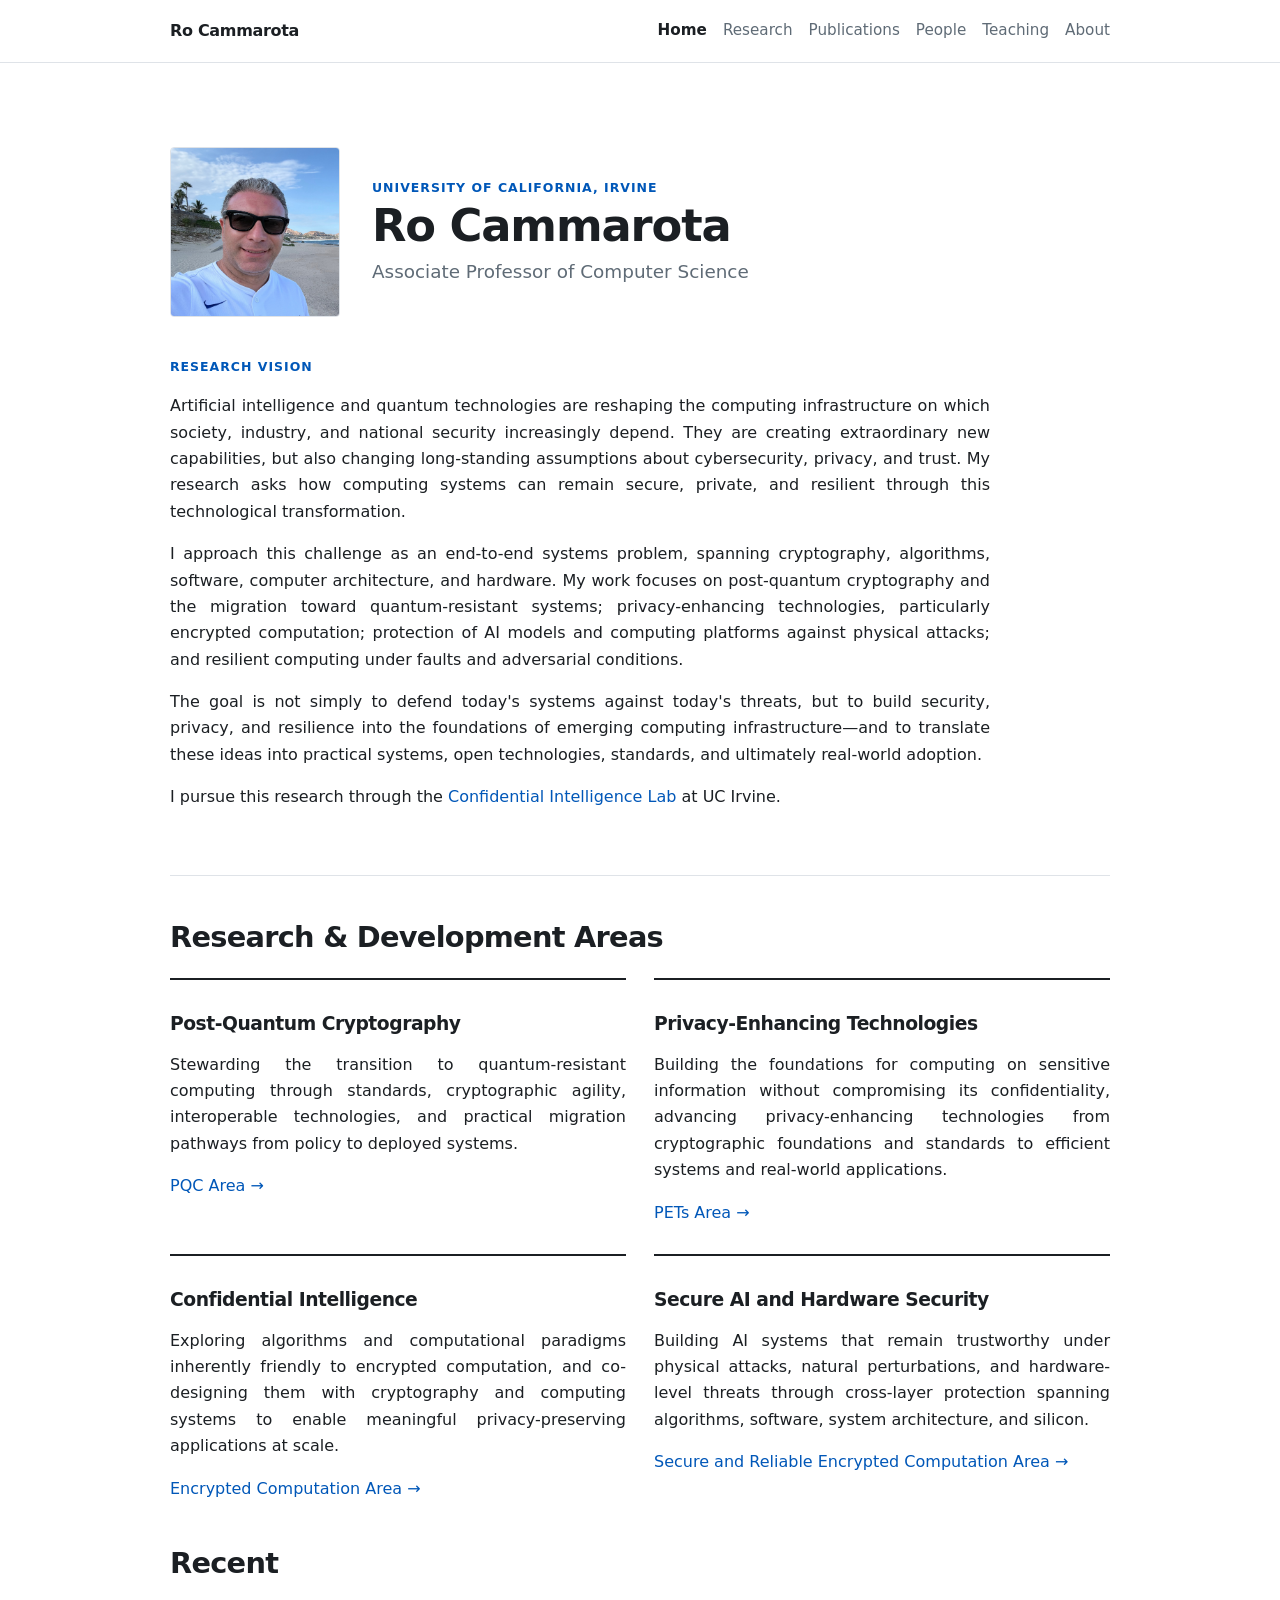
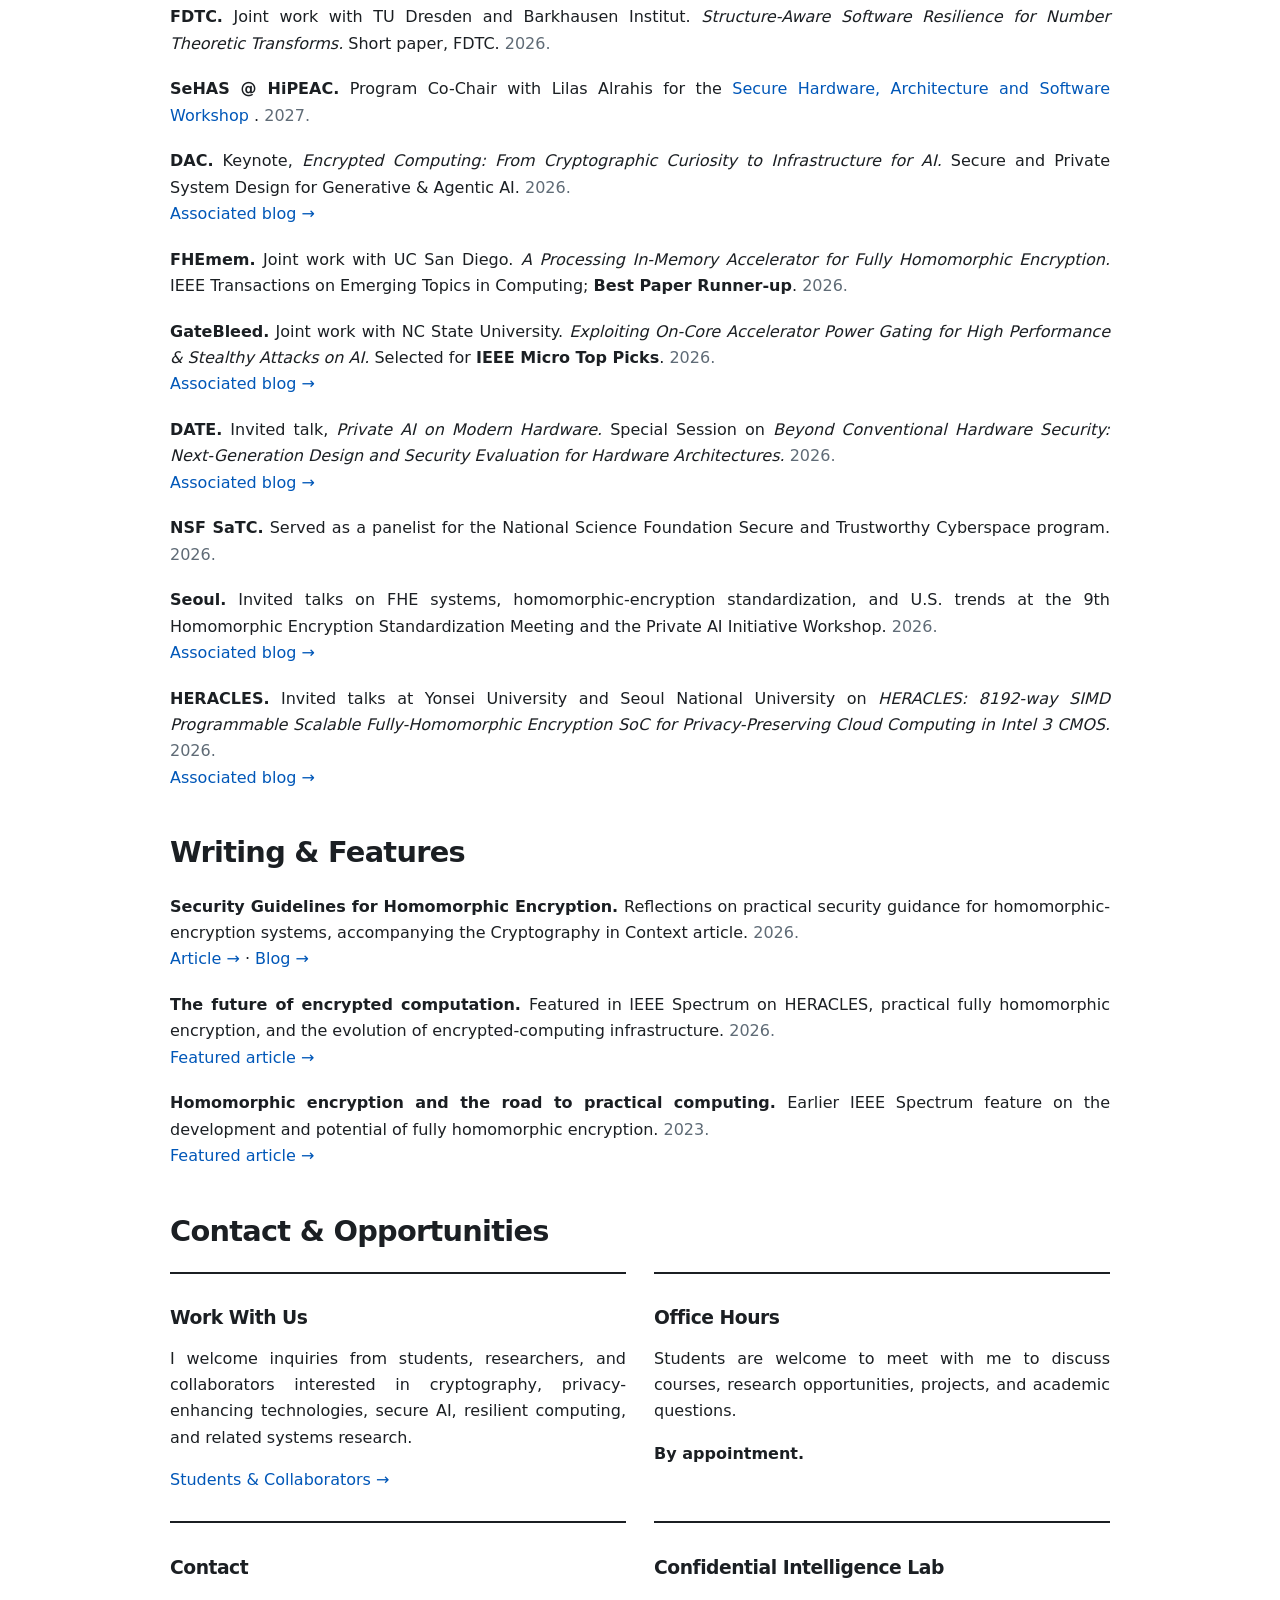
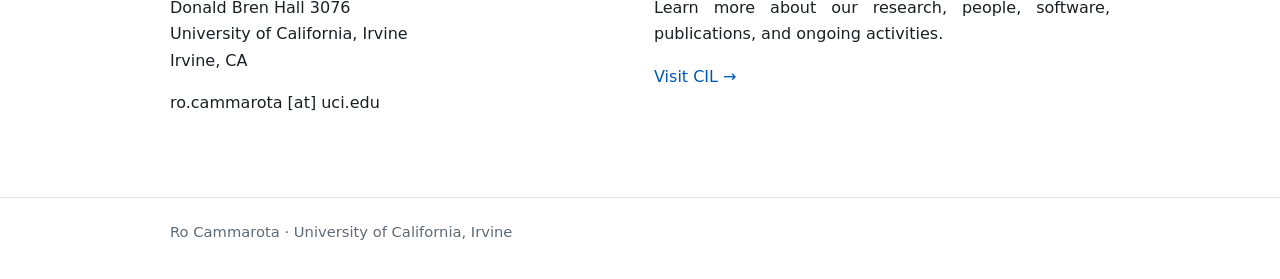
==== index.html @ e2c9dbe0 "Finalize personal website homepage" ====
<!doctype html>
<html lang="en">

<head>
  <meta charset="utf-8">
  <meta name="viewport" content="width=device-width, initial-scale=1">

  <title>Ro Cammarota</title>

  <link rel="stylesheet" href="assets/css/site.css?v=20260821-4">
</head>

<body>

  <header class="site-header">
    <div class="nav-wrap">

      <a class="brand" href="index.html">
        <span>Ro Cammarota</span>
      </a>

      <nav class="nav" aria-label="Primary">
        <a aria-current="page" href="index.html">Home</a>
        <a href="research.html">Research</a>
        <a href="publications.html">Publications</a>
        <a href="people.html">People</a>
        <a href="teaching.html">Teaching</a>
        <a href="about.html">About</a>
      </nav>

    </div>
  </header>


  <main>

    <!-- =====================================================
         Identity and Research Vision
         ===================================================== -->

    <section class="hero home-hero">

      <div class="home-identity">

        <img
          class="home-photo"
          src="assets/images/ro-about.jpg"
          alt="Ro Cammarota"
        >

        <div class="home-intro">

          <div class="kicker">
            University of California, Irvine
          </div>

          <h1>Ro Cammarota</h1>

          <p class="lead">
            Associate Professor of Computer Science<br>
          </p>

        </div>

      </div>


      <div class="home-vision">

        <div class="kicker">
          Research Vision
        </div>

        <p>
          Artificial intelligence and quantum technologies are reshaping the
          computing infrastructure on which society, industry, and national
          security increasingly depend. They are creating extraordinary new
          capabilities, but also changing long-standing assumptions about
          cybersecurity, privacy, and trust. My research asks how computing
          systems can remain secure, private, and resilient through this
          technological transformation.
        </p>

        <p>
          I approach this challenge as an end-to-end systems problem, spanning
          cryptography, algorithms, software, computer architecture, and hardware.
          My work focuses on post-quantum cryptography and the migration toward
          quantum-resistant systems; privacy-enhancing technologies, particularly
          encrypted computation; protection of AI models and computing platforms
          against physical attacks; and resilient computing under faults and
          adversarial conditions.
        </p>

        <p>
          The goal is not simply to defend today's systems against today's
          threats, but to build security, privacy, and resilience into the
          foundations of emerging computing infrastructure—and to translate these
          ideas into practical systems, open technologies, standards, and
          ultimately real-world adoption.
        </p>

        <p>
          I pursue this research through the
          <a href="https://confidential-intelligence-lab.github.io/">
            Confidential Intelligence Lab
          </a>
          at UC Irvine.
        </p>

      </div>

    </section>


    <!-- =====================================================
         Research & Development
         ===================================================== -->

    <section>

      <h2>Research &amp; Development Areas</h2>

      <div class="grid">

        <article class="card">

          <h3>Post-Quantum Cryptography</h3>

          <p>
            Stewarding the transition to quantum-resistant computing through
            standards, cryptographic agility, interoperable technologies, and
            practical migration pathways from policy to deployed systems.
          </p>

          <a href="research.html#post-quantum-security">
            PQC Area →
          </a>

        </article>


        <article class="card">

          <h3>Privacy-Enhancing Technologies</h3>

          <p>
            Building the foundations for computing on sensitive information
            without compromising its confidentiality, advancing privacy-enhancing
            technologies from cryptographic foundations and standards to
            efficient systems and real-world applications.
          </p>

          <a href="research.html#privacy-enhancing-technologies">
            PETs Area →
          </a>

        </article>


        <article class="card">

          <h3>Confidential Intelligence</h3>

          <p>
            Exploring algorithms and computational paradigms inherently friendly
            to encrypted computation, and co-designing them with cryptography and
            computing systems to enable meaningful privacy-preserving
            applications at scale.
          </p>

          <a href="research.html#confidential-intelligence">
            Encrypted Computation Area →
          </a>

        </article>


        <article class="card">

          <h3>Secure AI and Hardware Security</h3>

          <p>
            Building AI systems that remain trustworthy under physical attacks,
            natural perturbations, and hardware-level threats through cross-layer
            protection spanning algorithms, software, system architecture, and
            silicon.
          </p>

          <a href="research.html#secure-ai-hardware-security">
            Secure and Reliable Encrypted Computation Area →
          </a>

        </article>

      </div>

    </section>


    <!-- =====================================================
         Recent
         ===================================================== -->

    <section>

      <h2>Recent</h2>


      <div class="pub">
        <strong>FDTC.</strong>
        Joint work with TU Dresden and Barkhausen Institut.
        <em>
          Structure-Aware Software Resilience for Number Theoretic Transforms.
        </em>
        Short paper, FDTC.
        <span class="muted">2026.</span>
      </div>


      <div class="pub">
        <strong>SeHAS @ HiPEAC.</strong>
        Program Co-Chair with Lilas Alrahis for the
        <a href="https://sehas-workshop.github.io/">
          Secure Hardware, Architecture and Software Workshop
        </a>.
        <span class="muted">2027.</span>
      </div>


      <div class="pub">
        <strong>DAC.</strong>
        Keynote,
        <em>
          Encrypted Computing: From Cryptographic Curiosity to Infrastructure
          for AI.
        </em>
        Secure and Private System Design for Generative &amp; Agentic AI.
        <span class="muted">2026.</span>
        <br>
        <a href="https://www.linkedin.com/feed/update/urn:li:ugcPost:7489363389367001088/">
          Associated blog →
        </a>
      </div>


      <div class="pub">
        <strong>FHEmem.</strong>
        Joint work with UC San Diego.
        <em>
          A Processing In-Memory Accelerator for Fully Homomorphic Encryption.
        </em>
        IEEE Transactions on Emerging Topics in Computing;
        <strong>Best Paper Runner-up</strong>.
        <span class="muted">2026.</span>
      </div>


      <div class="pub">
        <strong>GateBleed.</strong>
        Joint work with NC State University.
        <em>
          Exploiting On-Core Accelerator Power Gating for High Performance
          &amp; Stealthy Attacks on AI.
        </em>
        Selected for <strong>IEEE Micro Top Picks</strong>.
        <span class="muted">2026.</span>
        <br>
        <a href="https://www.linkedin.com/feed/update/urn:li:activity:7475252294960246784/">
          Associated blog →
        </a>
      </div>


      <div class="pub">
        <strong>DATE.</strong>
        Invited talk,
        <em>Private AI on Modern Hardware.</em>
        Special Session on
        <em>
          Beyond Conventional Hardware Security: Next-Generation Design and
          Security Evaluation for Hardware Architectures.
        </em>
        <span class="muted">2026.</span>
        <br>
        <a href="https://www.linkedin.com/pulse/reflections-from-date-2026-scaling-openness-trust-ro-cammarota-b67tc/?trackingId=I1FCty1YalJ7q1T889FlUw%3D%3D">
          Associated blog →
        </a>
      </div>


      <div class="pub">
        <strong>NSF SaTC.</strong>
        Served as a panelist for the National Science Foundation
        Secure and Trustworthy Cyberspace program.
        <span class="muted">2026.</span>
      </div>


      <div class="pub">
        <strong>Seoul.</strong>
        Invited talks on FHE systems, homomorphic-encryption standardization,
        and U.S. trends at the 9th Homomorphic Encryption Standardization
        Meeting and the Private AI Initiative Workshop.
        <span class="muted">2026.</span>
        <br>
        <a href="https://www.linkedin.com/pulse/from-cryptography-systems-real-path-scalable-private-ai-ro-cammarota-z76tc/?trackingId=Ehg8wID9Hk7mUiJBrugPbA%3D%3D">
          Associated blog →
        </a>
      </div>


      <div class="pub">
        <strong>HERACLES.</strong>
        Invited talks at Yonsei University and Seoul National University on
        <em>
          HERACLES: 8192-way SIMD Programmable Scalable Fully-Homomorphic
          Encryption SoC for Privacy-Preserving Cloud Computing in Intel 3 CMOS.
        </em>
        <span class="muted">2026.</span>
        <br>
        <a href="https://www.linkedin.com/pulse/12-labors-heracles-ro-cammarota-jmpnc/?trackingId=M0DGvbssicgnpaIqugH8jA%3D%3D">
          Associated blog →
        </a>
      </div>

    </section>


    <!-- =====================================================
         Writing & Features
         ===================================================== -->

    <section>

      <h2>Writing &amp; Features</h2>


      <div class="pub">

        <strong>
          Security Guidelines for Homomorphic Encryption.
        </strong>

        Reflections on practical security guidance for
        homomorphic-encryption systems, accompanying the
        Cryptography in Context article.

        <span class="muted">2026.</span>

        <br>

        <a href="https://cic.iacr.org/p/1/4/26">
          Article →
        </a>

        ·

        <a href="https://www.linkedin.com/feed/update/urn:li:activity:7457107500954427393/">
          Blog →
        </a>

      </div>


      <div class="pub">

        <strong>
          The future of encrypted computation.
        </strong>

        Featured in IEEE Spectrum on HERACLES, practical fully homomorphic
        encryption, and the evolution of encrypted-computing infrastructure.

        <span class="muted">2026.</span>

        <br>

        <a href="https://spectrum.ieee.org/fhe-intel">
          Featured article →
        </a>

      </div>


      <div class="pub">

        <strong>
          Homomorphic encryption and the road to practical computing.
        </strong>

        Earlier IEEE Spectrum feature on the development and potential
        of fully homomorphic encryption.

        <span class="muted">2023.</span>
        <br>

        <a href="https://spectrum.ieee.org/homomorphic-encryption">
          Featured article →
        </a>

      </div>

    </section>


    <!-- =====================================================
         Contact & Opportunities
         ===================================================== -->

    <section>

      <h2>Contact &amp; Opportunities</h2>

      <div class="grid">

        <article class="card">

          <h3>Work With Us</h3>

          <p>
            I welcome inquiries from students, researchers, and collaborators
            interested in cryptography, privacy-enhancing technologies,
            secure AI, resilient computing, and related systems research.
          </p>

          <a href="people.html">
            Students &amp; Collaborators →
          </a>

        </article>


        <article class="card">

          <h3>Office Hours</h3>

          <p>
            Students are welcome to meet with me to discuss courses,
            research opportunities, projects, and academic questions.
          </p>

          <p>
            <strong>By appointment.</strong>
          </p>

        </article>


        <article class="card">

          <h3>Contact</h3>

          <p>
            Donald Bren Hall 3076<br>
            University of California, Irvine<br>
            Irvine, CA
          </p>

          <p>
            ro.cammarota [at] uci.edu
          </p>

        </article>


        <article class="card">

          <h3>Confidential Intelligence Lab</h3>

          <p>
            Learn more about our research, people, software, publications,
            and ongoing activities.
          </p>

          <a href="https://confidential-intelligence-lab.github.io/">
            Visit CIL →
          </a>

        </article>

      </div>

    </section>

  </main>


  <footer class="site-footer">
    <div class="footer-wrap">
      Ro Cammarota · University of California, Irvine
    </div>
  </footer>

</body>

</html>
---- assets/css/site.css ----
:root {
  --bg: #ffffff;
  --text: #1b1f23;
  --muted: #5f6b76;
  --line: #dfe3e8;
  --accent: #0057b8;
  --max: 980px;
}


/* ---------------------------------------------------------
   Base
   --------------------------------------------------------- */

* {
  box-sizing: border-box;
}

html {
  scroll-behavior: smooth;
}

body {
  margin: 0;
  background: var(--bg);
  color: var(--text);

  font-family:
    Inter,
    ui-sans-serif,
    system-ui,
    -apple-system,
    BlinkMacSystemFont,
    "Segoe UI",
    sans-serif;

  line-height: 1.65;
}

a {
  color: var(--accent);
  text-decoration: none;
}

a:hover {
  text-decoration: underline;
}


/* ---------------------------------------------------------
   Header and navigation
   --------------------------------------------------------- */

.site-header {
  border-bottom: 1px solid var(--line);
  background: rgba(255, 255, 255, 0.96);
}

.nav-wrap {
  max-width: var(--max);
  margin: 0 auto;
  padding: 1.1rem 1.25rem;

  display: flex;
  align-items: center;
  justify-content: space-between;
  gap: 1.5rem;
}

.brand {
  display: inline-flex;
  align-items: center;
  gap: 0.65rem;

  color: var(--text);
  font-weight: 700;
  letter-spacing: -0.02em;
}

.brand-logo {
  width: 34px;
  height: 34px;
  object-fit: contain;
}

.nav {
  display: flex;
  flex-wrap: wrap;
  gap: 1rem;

  font-size: 0.95rem;
}

.nav a {
  color: var(--muted);
}

.nav a[aria-current="page"] {
  color: var(--text);
  font-weight: 600;
}

.pub {
  text-align: justify;
  hyphens: auto;
}

/* ---------------------------------------------------------
   Home page identity
   --------------------------------------------------------- */

.home-identity {
  display: grid;
  grid-template-columns: 170px minmax(0, 1fr);
  gap: 2rem;
  align-items: center;
  margin-bottom: 2.5rem;
}

.home-photo {
  display: block;

  width: 170px;
  height: 170px;

  object-fit: cover;
  object-position: center 35%;

  border: 1px solid var(--line);
  border-radius: 4px;
}

.home-intro {
  display: flex;
  flex-direction: column;
  justify-content: center;
}

.home-intro h1 {
  max-width: none;
  margin: 0.2rem 0 0.45rem;

  font-size: 2.8rem;
  line-height: 1.1;
}

.home-intro .lead {
  max-width: none;
  margin: 0;

  font-size: 1.15rem;
  line-height: 1.5;
}

.home-vision {
  max-width: 820px;
}

.home-vision .kicker {
  margin-bottom: 0.5rem;
}

@media (max-width: 650px) {

  .home-identity {
    grid-template-columns: 1fr;
    gap: 1.25rem;
  }

  .home-photo {
    width: 150px;
    height: 150px;
  }

  .home-intro h1 {
    font-size: 2.2rem;
  }

}


/* ---------------------------------------------------------
   Main content
   --------------------------------------------------------- */

main {
  max-width: var(--max);
  margin: 0 auto;
  padding: 3.75rem 1.25rem 4rem;
}


/* ---------------------------------------------------------
   Hero
   --------------------------------------------------------- */

.hero {
  padding: 1.5rem 0 3rem;
  border-bottom: 1px solid var(--line);
}

.hero-identity {
  display: grid;
  grid-template-columns: 150px 1fr;
  gap: 2rem;
  align-items: center;
}

.hero-logo {
  display: block;
  width: 150px;
  height: auto;
}

.hero-description {
  max-width: 780px;
  margin: 1.75rem 0 0;
}

.kicker {
  color: var(--accent);
  font-size: 0.78rem;
  font-weight: 700;
  letter-spacing: 0.08em;
  text-transform: uppercase;
}


/* ---------------------------------------------------------
   Typography
   --------------------------------------------------------- */

h1,
h2,
h3 {
  line-height: 1.2;
  letter-spacing: -0.025em;
}

h1 {
  max-width: 12ch;
  margin: 0.35rem 0 1rem;

  font-size: clamp(2.2rem, 6vw, 4.5rem);
}

h2 {
  margin-top: 2.75rem;
  font-size: 1.8rem;
}

h3 {
  margin-bottom: 0.45rem;
}

p {
  text-align: justify;
  hyphens: auto;
}

.lead {
  max-width: 760px;

  color: var(--muted);
  font-size: 1.25rem;
}

.meta,
.muted {
  color: var(--muted);
}


/* ---------------------------------------------------------
   Grids and cards
   --------------------------------------------------------- */

.grid {
  display: grid;
  grid-template-columns: repeat(2, minmax(0, 1fr));
  gap: 1.75rem;

  margin-top: 1.25rem;
}

.card {
  padding-top: 0.9rem;
  border-top: 2px solid var(--text);
}


/* ---------------------------------------------------------
   Lists and publications
   --------------------------------------------------------- */

.list {
  padding-left: 1.1rem;
}

.pub {
  margin-bottom: 1.2rem;
}


/* ---------------------------------------------------------
   People
   --------------------------------------------------------- */

.person {
  display: grid;
  grid-template-columns: 110px 1fr;
  gap: 1.2rem;
  align-items: start;

  margin: 1.5rem 0;
}

.avatar {
  width: 110px;
  aspect-ratio: 1;

  background: #eef1f4;
  border: 1px solid var(--line);
}

.portrait {
  display: block;
  object-fit: cover;
}

.placeholder {
  display: flex;
  align-items: center;
  justify-content: center;

  padding: 0.5rem;

  color: var(--muted);
  font-size: 0.78rem;
  text-align: center;
}


/* ---------------------------------------------------------
   About page
   --------------------------------------------------------- */

.about-hero {
  padding: 1.5rem 0 2.5rem;
}

.about-identity {
  display: grid;
  grid-template-columns: 175px minmax(0, 1fr);
  gap: 2rem;
  align-items: center;
}

.about-photo {
  display: block;

  width: 175px;
  height: 175px;

  object-fit: cover;
  object-position: center 35%;

  border: 1px solid var(--line);
  border-radius: 4px;
}

.about-intro {
  display: flex;
  flex-direction: column;
  justify-content: center;
}

.about-intro .kicker {
  margin-bottom: 0.25rem;
}

.about-intro h1 {
  max-width: none;
  margin: 0 0 0.45rem;

  font-size: 2.6rem;
  line-height: 1.1;
}

.about-intro .lead {
  max-width: none;
  margin: 0;

  font-size: 1.15rem;
  line-height: 1.5;
}


/* ---------------------------------------------------------
   Footer
   --------------------------------------------------------- */

.site-footer {
  border-top: 1px solid var(--line);

  color: var(--muted);
  font-size: 0.92rem;
}

.footer-wrap {
  max-width: var(--max);
  margin: 0 auto;
  padding: 1.4rem 1.25rem 2.2rem;
}


/* ---------------------------------------------------------
   Responsive layout
   --------------------------------------------------------- */

@media (max-width: 720px) {

  .nav-wrap {
    flex-direction: column;
    align-items: flex-start;
  }

  .hero-identity {
    grid-template-columns: 1fr;
    gap: 1.25rem;
  }

  .hero-logo {
    width: 120px;
  }

  .grid {
    grid-template-columns: 1fr;
  }

  .person {
    grid-template-columns: 1fr;
  }
}


@media (max-width: 650px) {

  .about-identity {
    grid-template-columns: 1fr;
    gap: 1.25rem;
  }

  .about-photo {
    width: 160px;
    height: 160px;
  }

  .about-intro h1 {
    font-size: 2.2rem;
  }
}
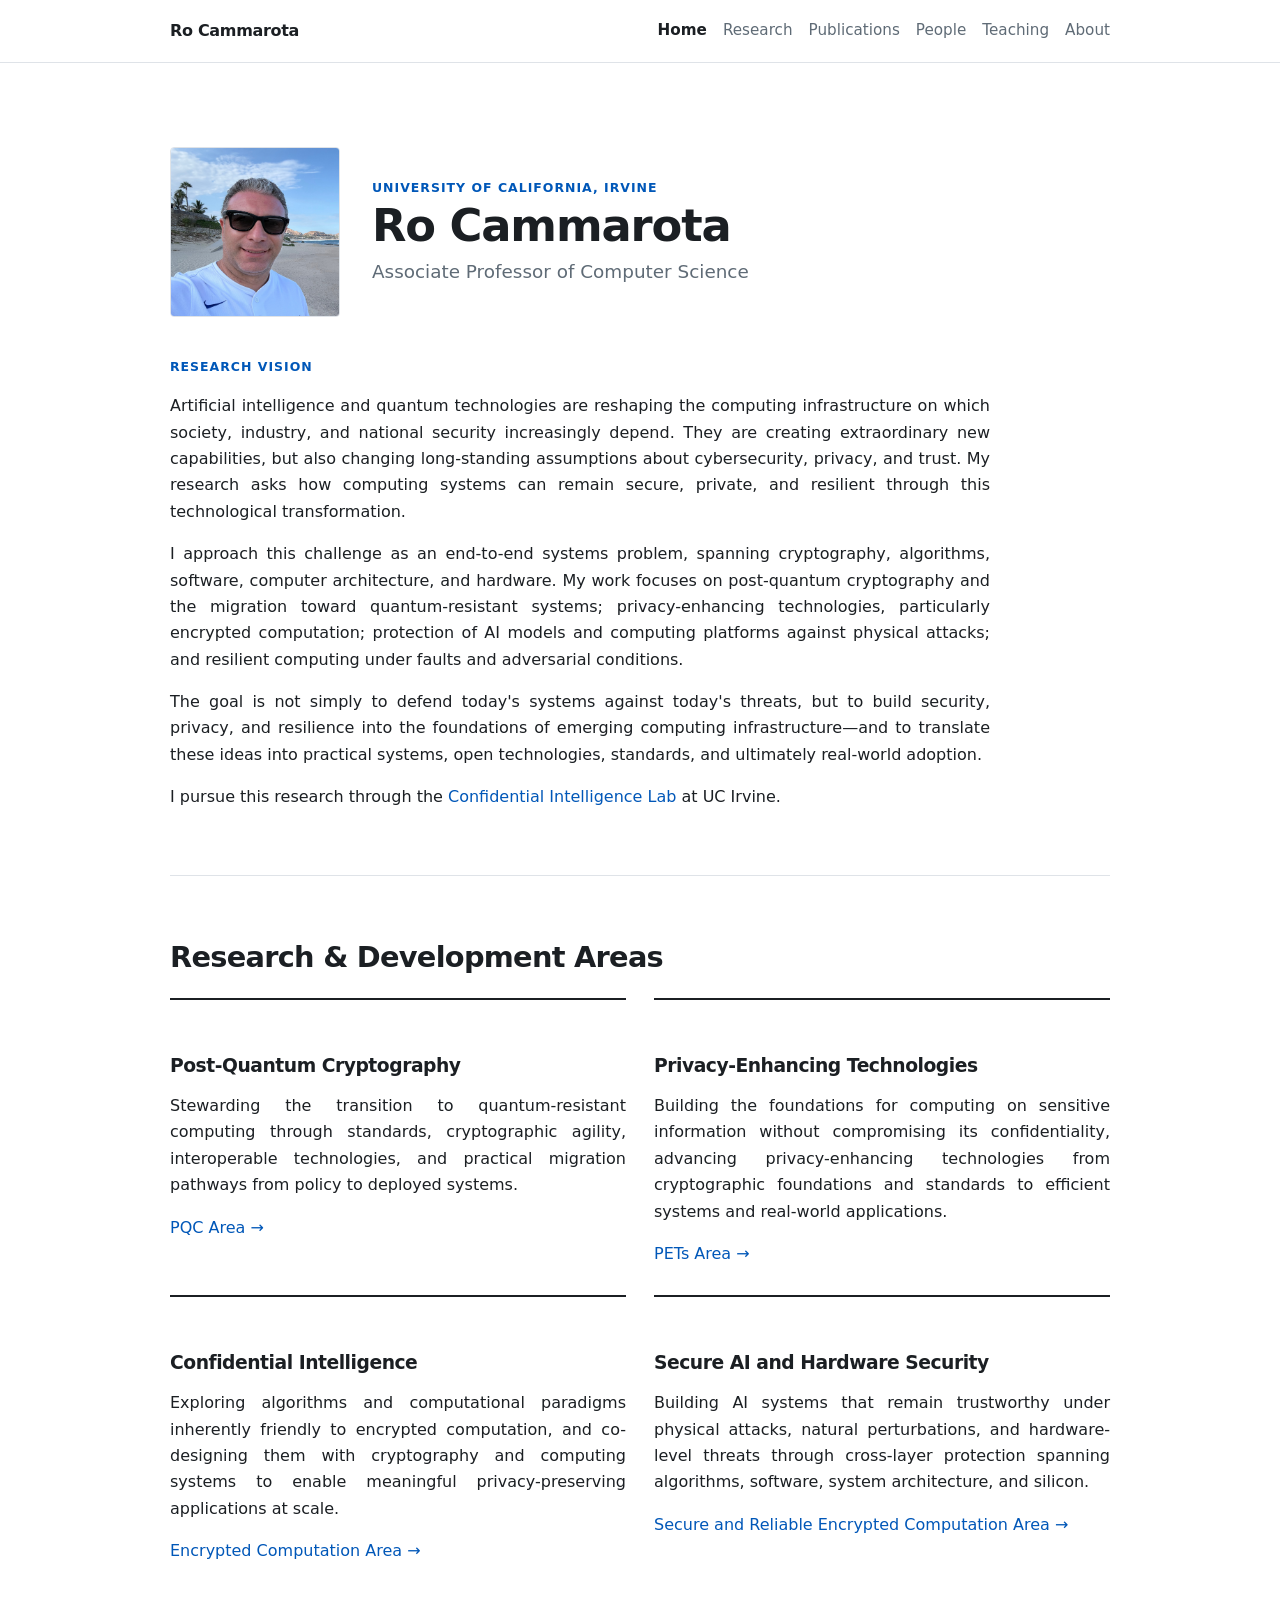
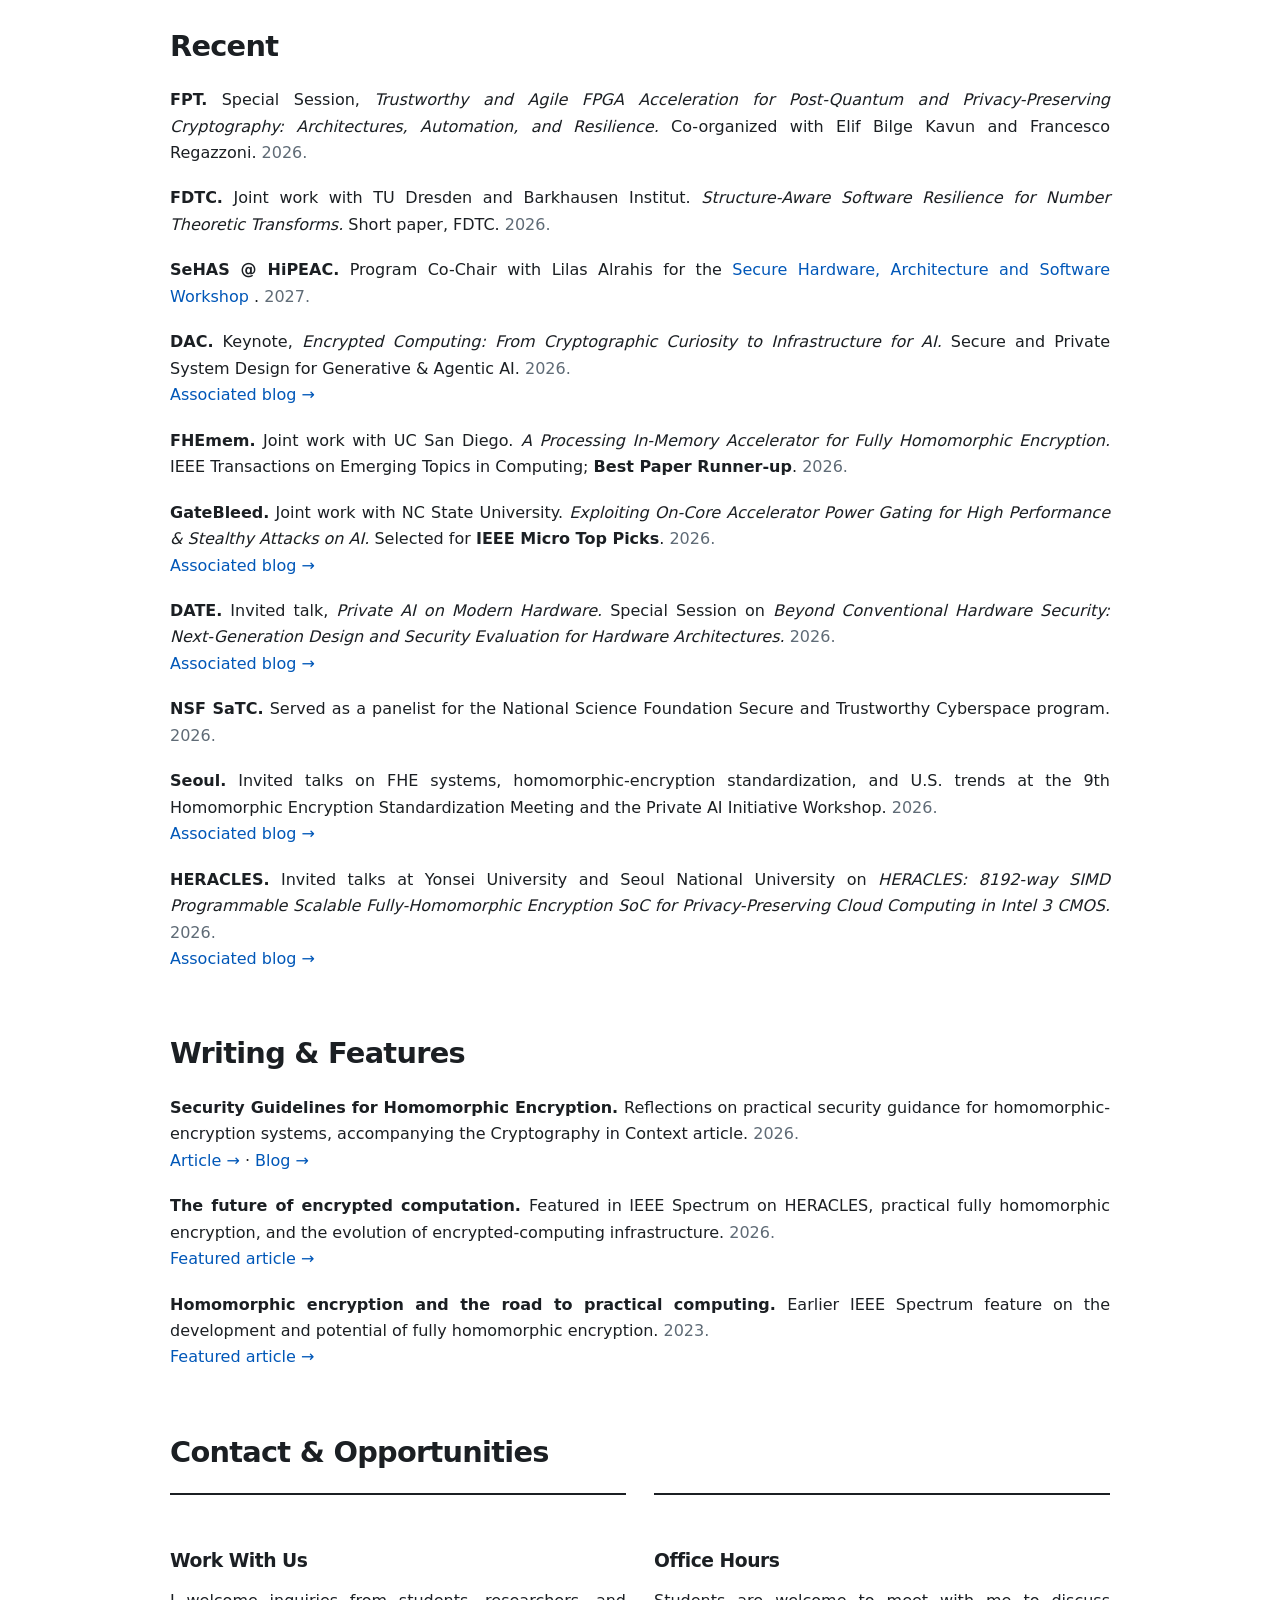
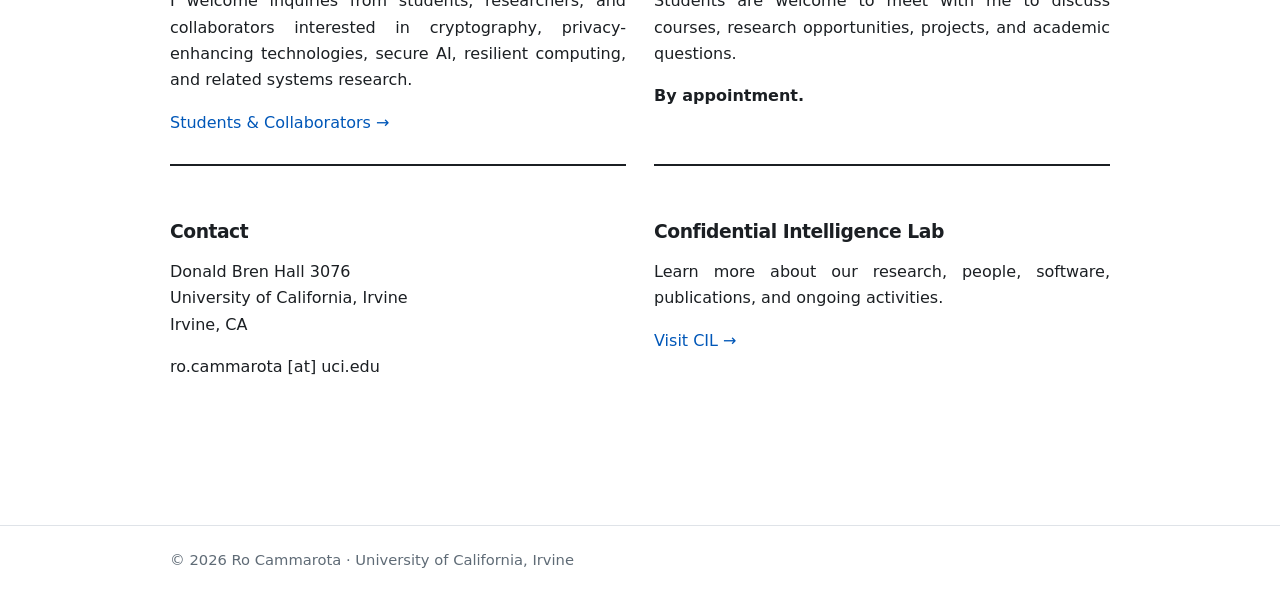
==== commit 0dd26252: "Add FPT 2026 special session to recent highlights" ====
--- a/index.html
+++ b/index.html
@@ -205,6 +205,16 @@
 
       <h2>Recent</h2>
 
+      <div class="pub">
+          <strong>FPT.</strong>
+          Special Session,
+          <em>
+          Trustworthy and Agile FPGA Acceleration for Post-Quantum and
+          Privacy-Preserving Cryptography: Architectures, Automation, and Resilience.
+          </em>
+          Co-organized with Elif Bilge Kavun and Francesco Regazzoni.
+          <span class="muted">2026.</span>
+      </div>
 
       <div class="pub">
         <strong>FDTC.</strong>
@@ -484,11 +494,10 @@
 
   </main>
 
-
   <footer class="site-footer">
-    <div class="footer-wrap">
-      Ro Cammarota · University of California, Irvine
-    </div>
+  <div class="footer-wrap">
+    © 2026 Ro Cammarota · University of California, Irvine
+  </div>
   </footer>
 
 </body>
--- a/assets/css/site.css
+++ b/assets/css/site.css
@@ -340,6 +340,41 @@
   text-align: center;
 }
 
+/* Research page section spacing */
+
+main > section {
+  margin-bottom: 4rem;
+}
+
+main > section h2 {
+  margin-top: 0;
+  margin-bottom: 1.5rem;
+}
+
+main > section h3 {
+  margin-top: 2.5rem;
+  margin-bottom: 1rem;
+}
+
+/* Research page */
+
+.research-page > section {
+  margin-bottom: 4.5rem;
+}
+
+.research-page > section h2 {
+  margin-bottom: 1.5rem;
+}
+
+.research-page > section h3 {
+  margin-top: 2.5rem;
+  margin-bottom: 1rem;
+}
+
+.research-page .pub {
+  margin-bottom: 1.5rem;
+}
+
 
 /* ---------------------------------------------------------
    About page
@@ -460,3 +495,31 @@
     font-size: 2.2rem;
   }
 }
+
+body {
+  overflow-wrap: break-word;
+}
+
+@media (max-width: 720px) {
+
+  .nav-wrap {
+    flex-direction: column;
+    align-items: flex-start;
+    gap: 0.8rem;
+  }
+
+  .nav {
+    gap: 0.65rem 1rem;
+  }
+
+}
+
+@media (max-width: 650px) {
+
+  p,
+  .pub {
+    text-align: left;
+    hyphens: none;
+  }
+
+}
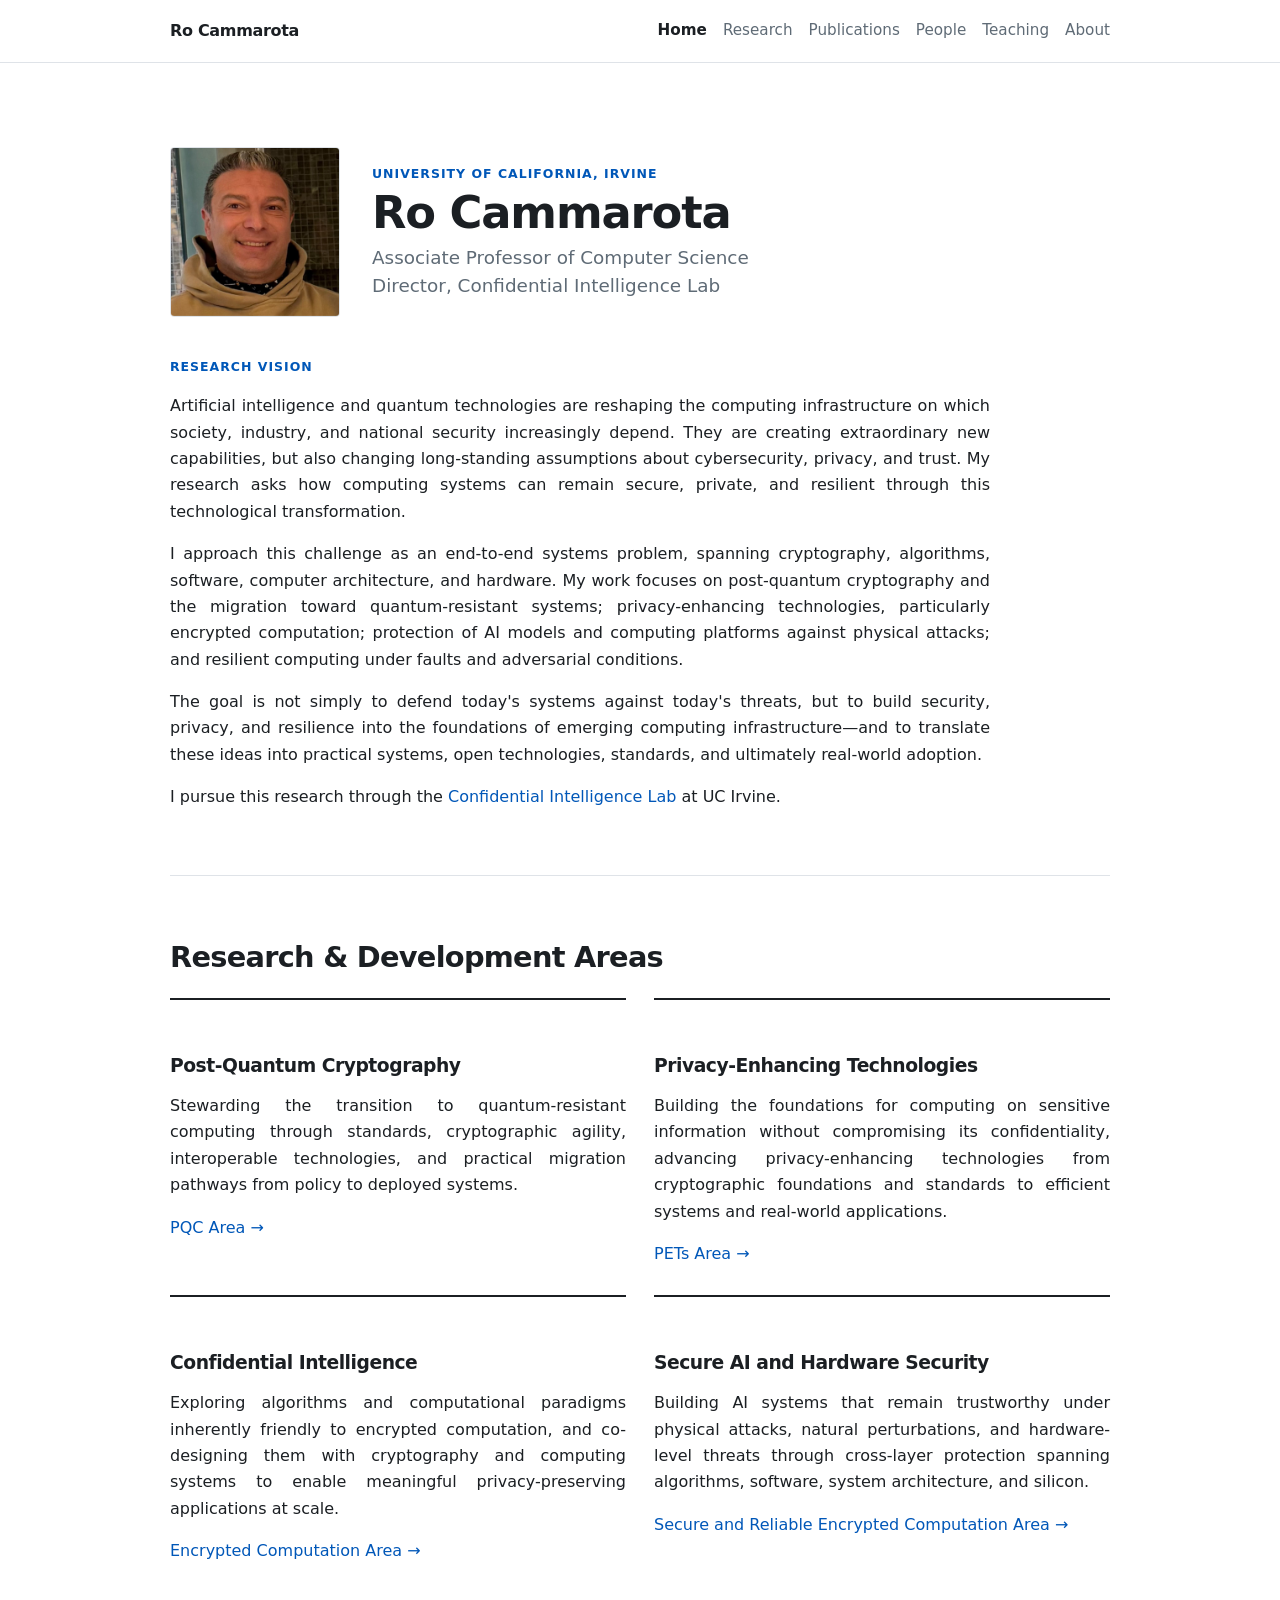
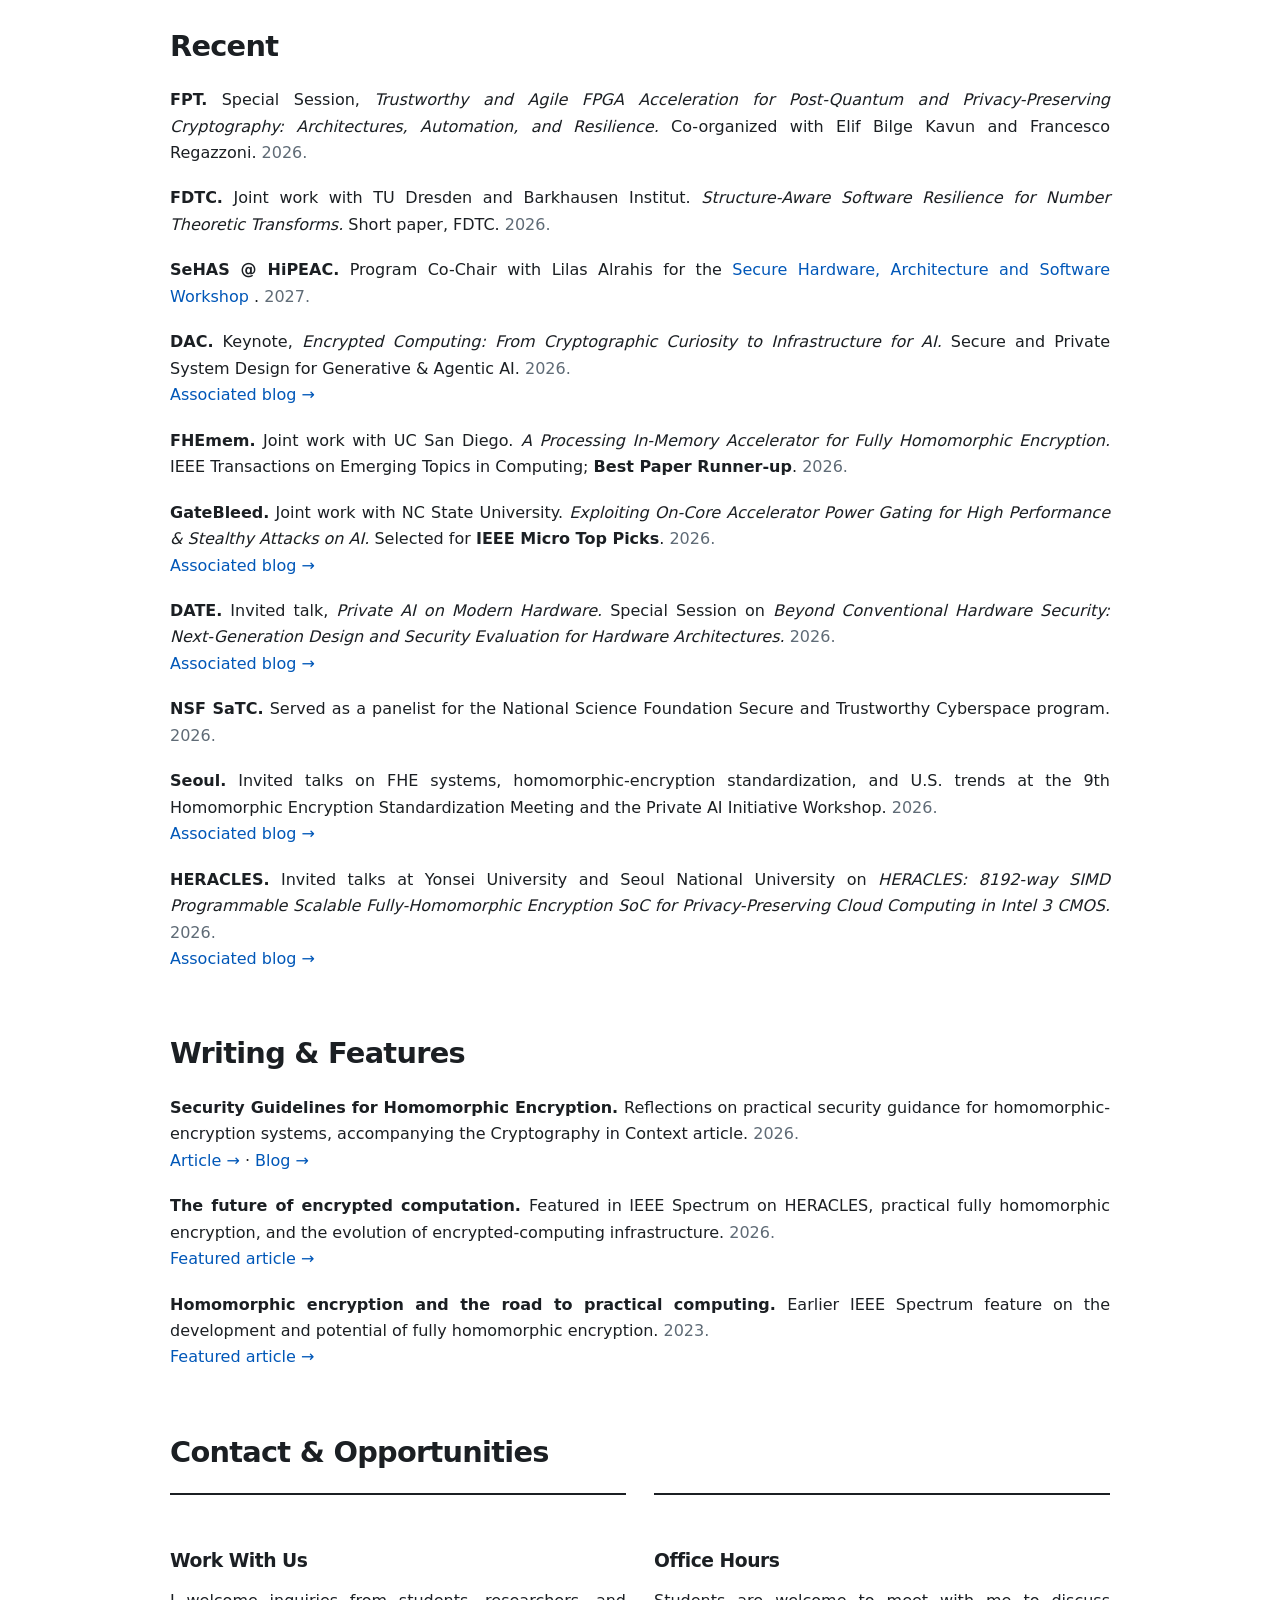
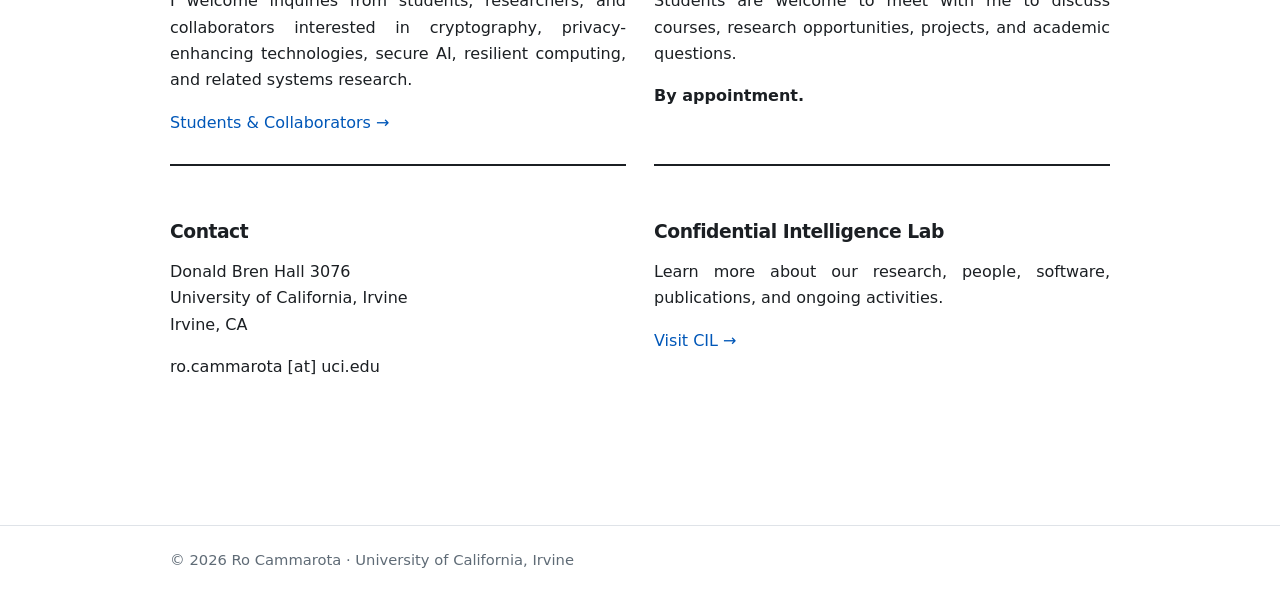
==== commit 79f3754a: "Pre-publication final touches." ====
--- a/index.html
+++ b/index.html
@@ -44,7 +44,7 @@
 
         <img
           class="home-photo"
-          src="assets/images/ro-about.jpg"
+          src="assets/images/ro.jpeg"
           alt="Ro Cammarota"
         >
 
@@ -58,6 +58,7 @@
 
           <p class="lead">
             Associate Professor of Computer Science<br>
+            Director, Confidential Intelligence Lab
           </p>
 
         </div>
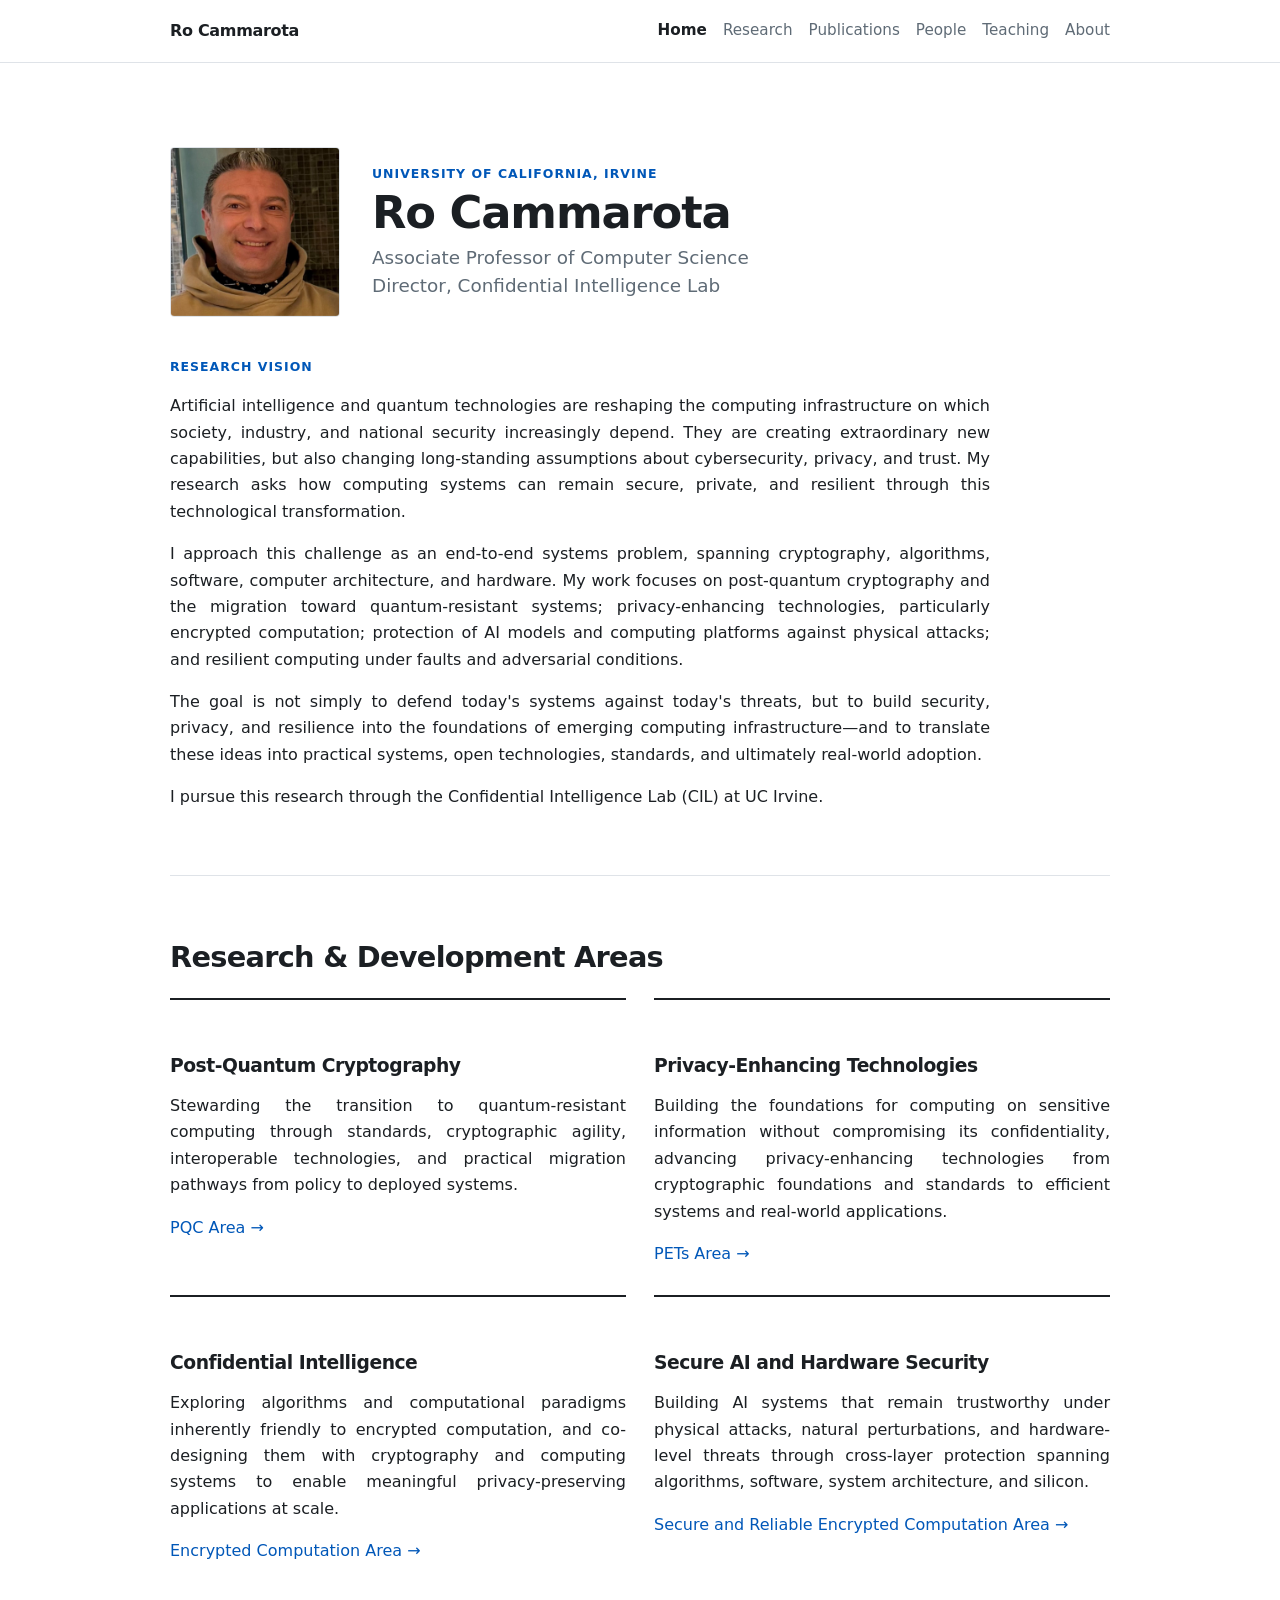
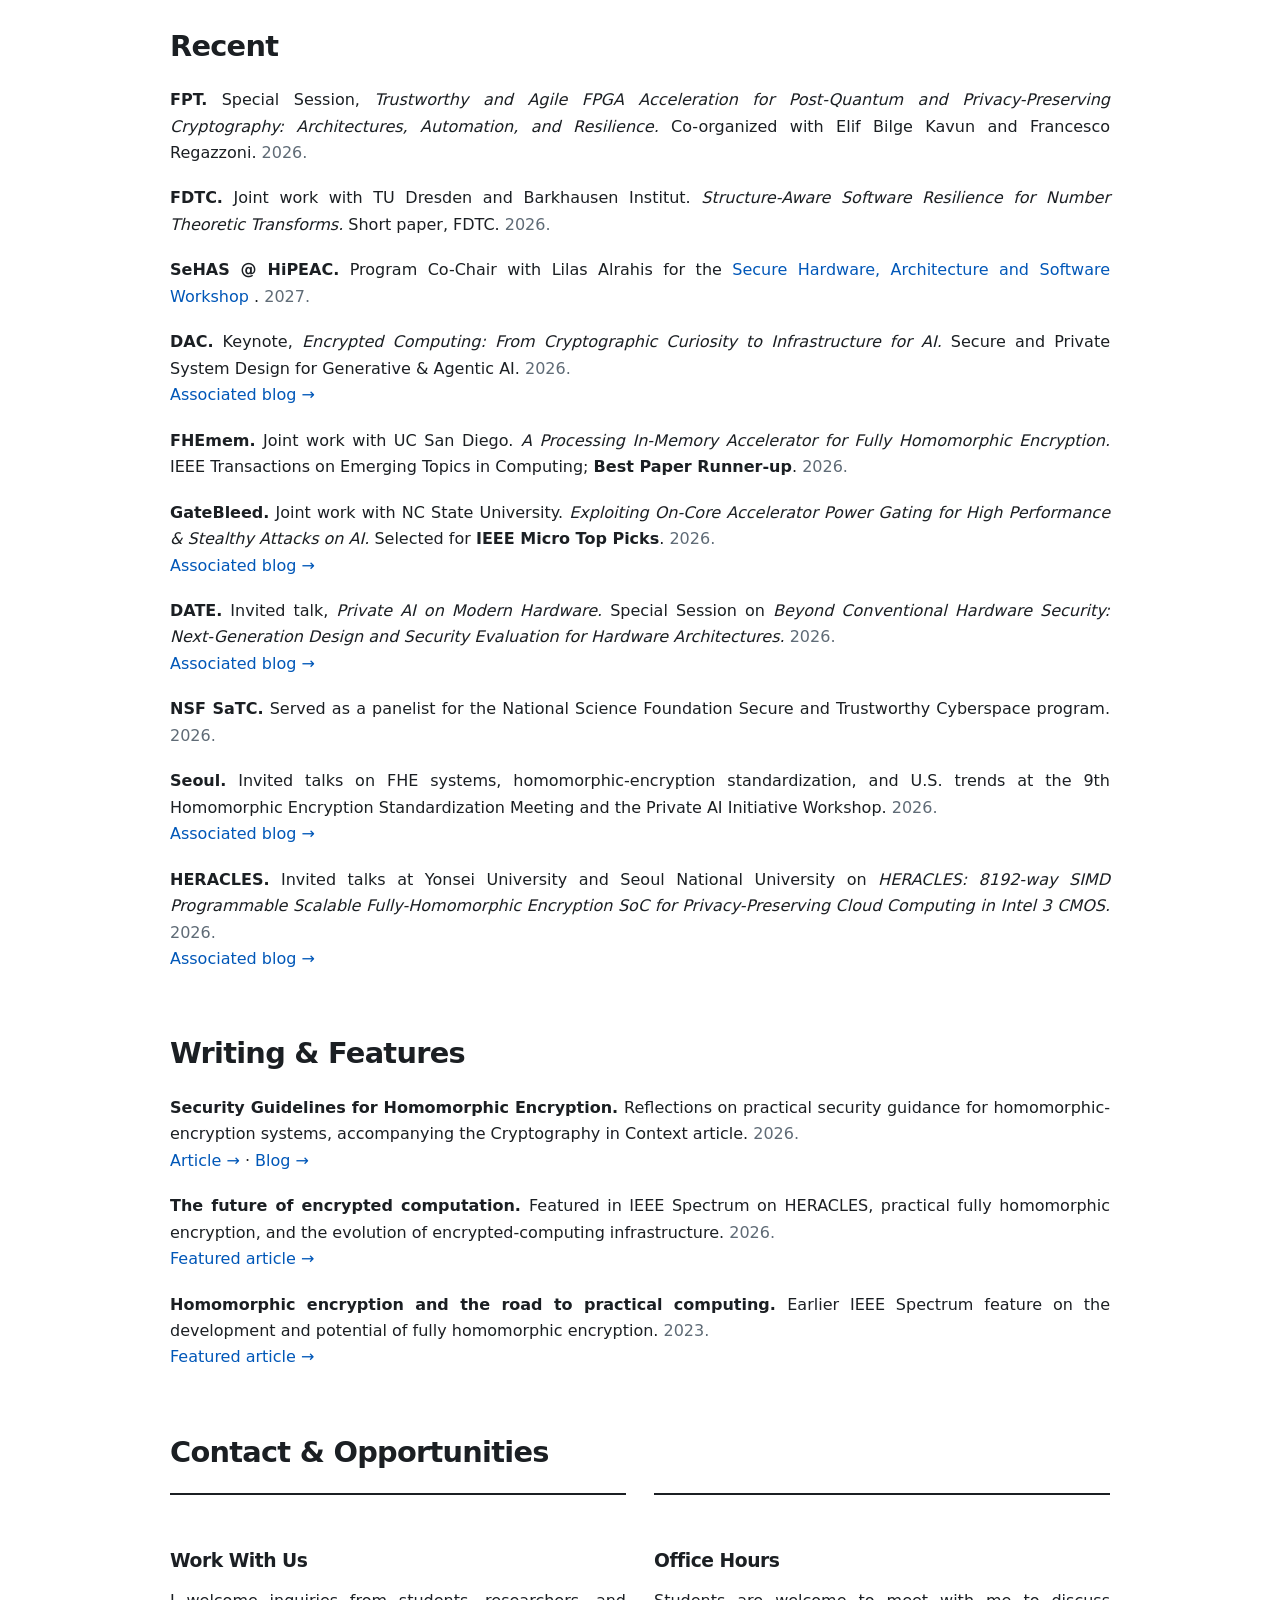
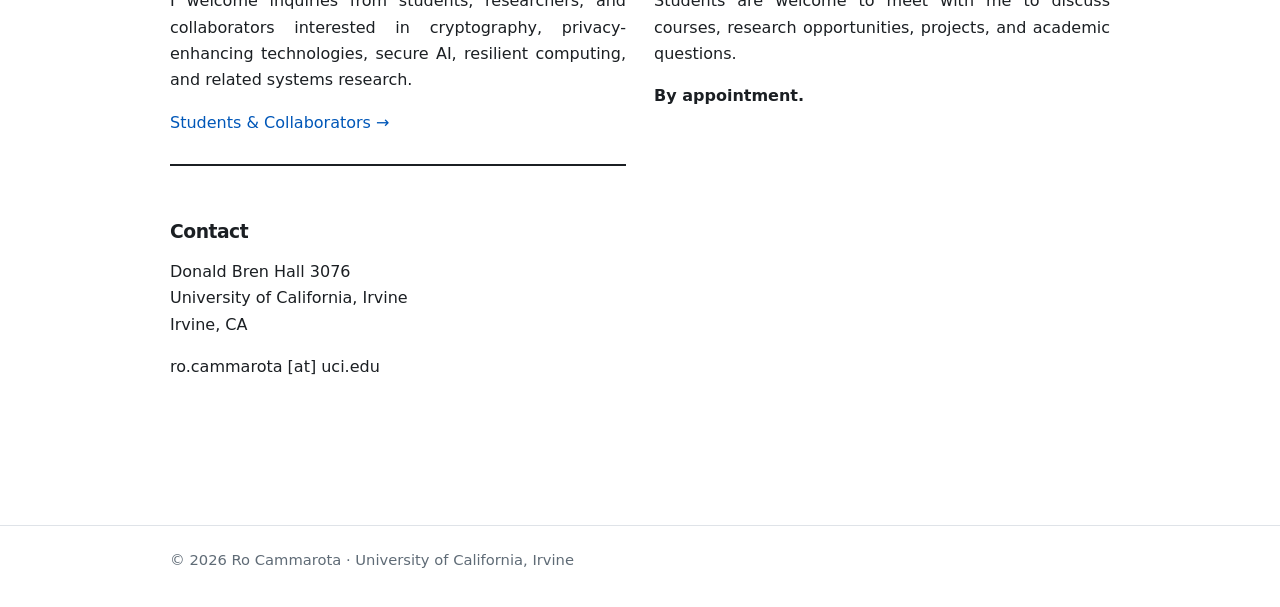
==== commit a6b0e94c: "Remove unpublished CIL links" ====
--- a/index.html
+++ b/index.html
@@ -102,9 +102,7 @@
 
         <p>
           I pursue this research through the
-          <a href="https://confidential-intelligence-lab.github.io/">
-            Confidential Intelligence Lab
-          </a>
+          Confidential Intelligence Lab (CIL)
           at UC Irvine.
         </p>
 
@@ -473,22 +471,6 @@
 
         </article>
 
-
-        <article class="card">
-
-          <h3>Confidential Intelligence Lab</h3>
-
-          <p>
-            Learn more about our research, people, software, publications,
-            and ongoing activities.
-          </p>
-
-          <a href="https://confidential-intelligence-lab.github.io/">
-            Visit CIL →
-          </a>
-
-        </article>
-
       </div>
 
     </section>
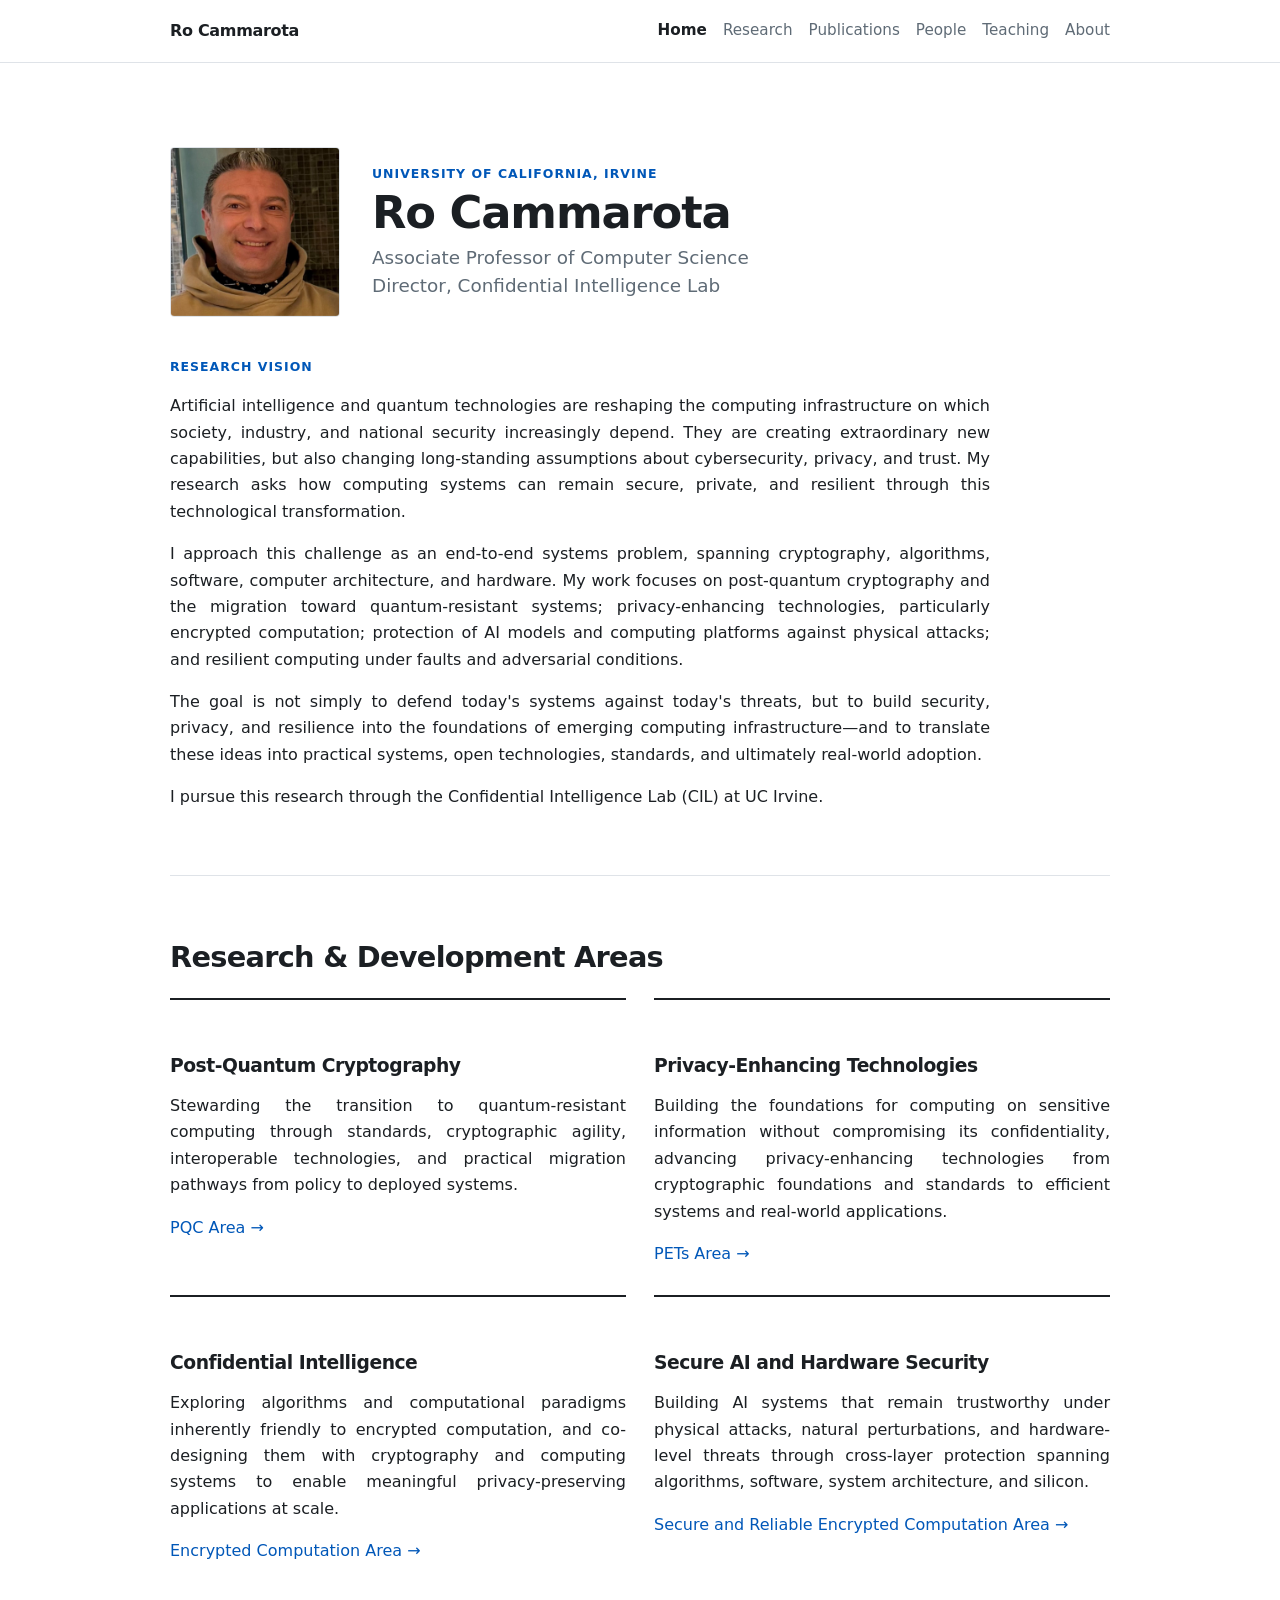
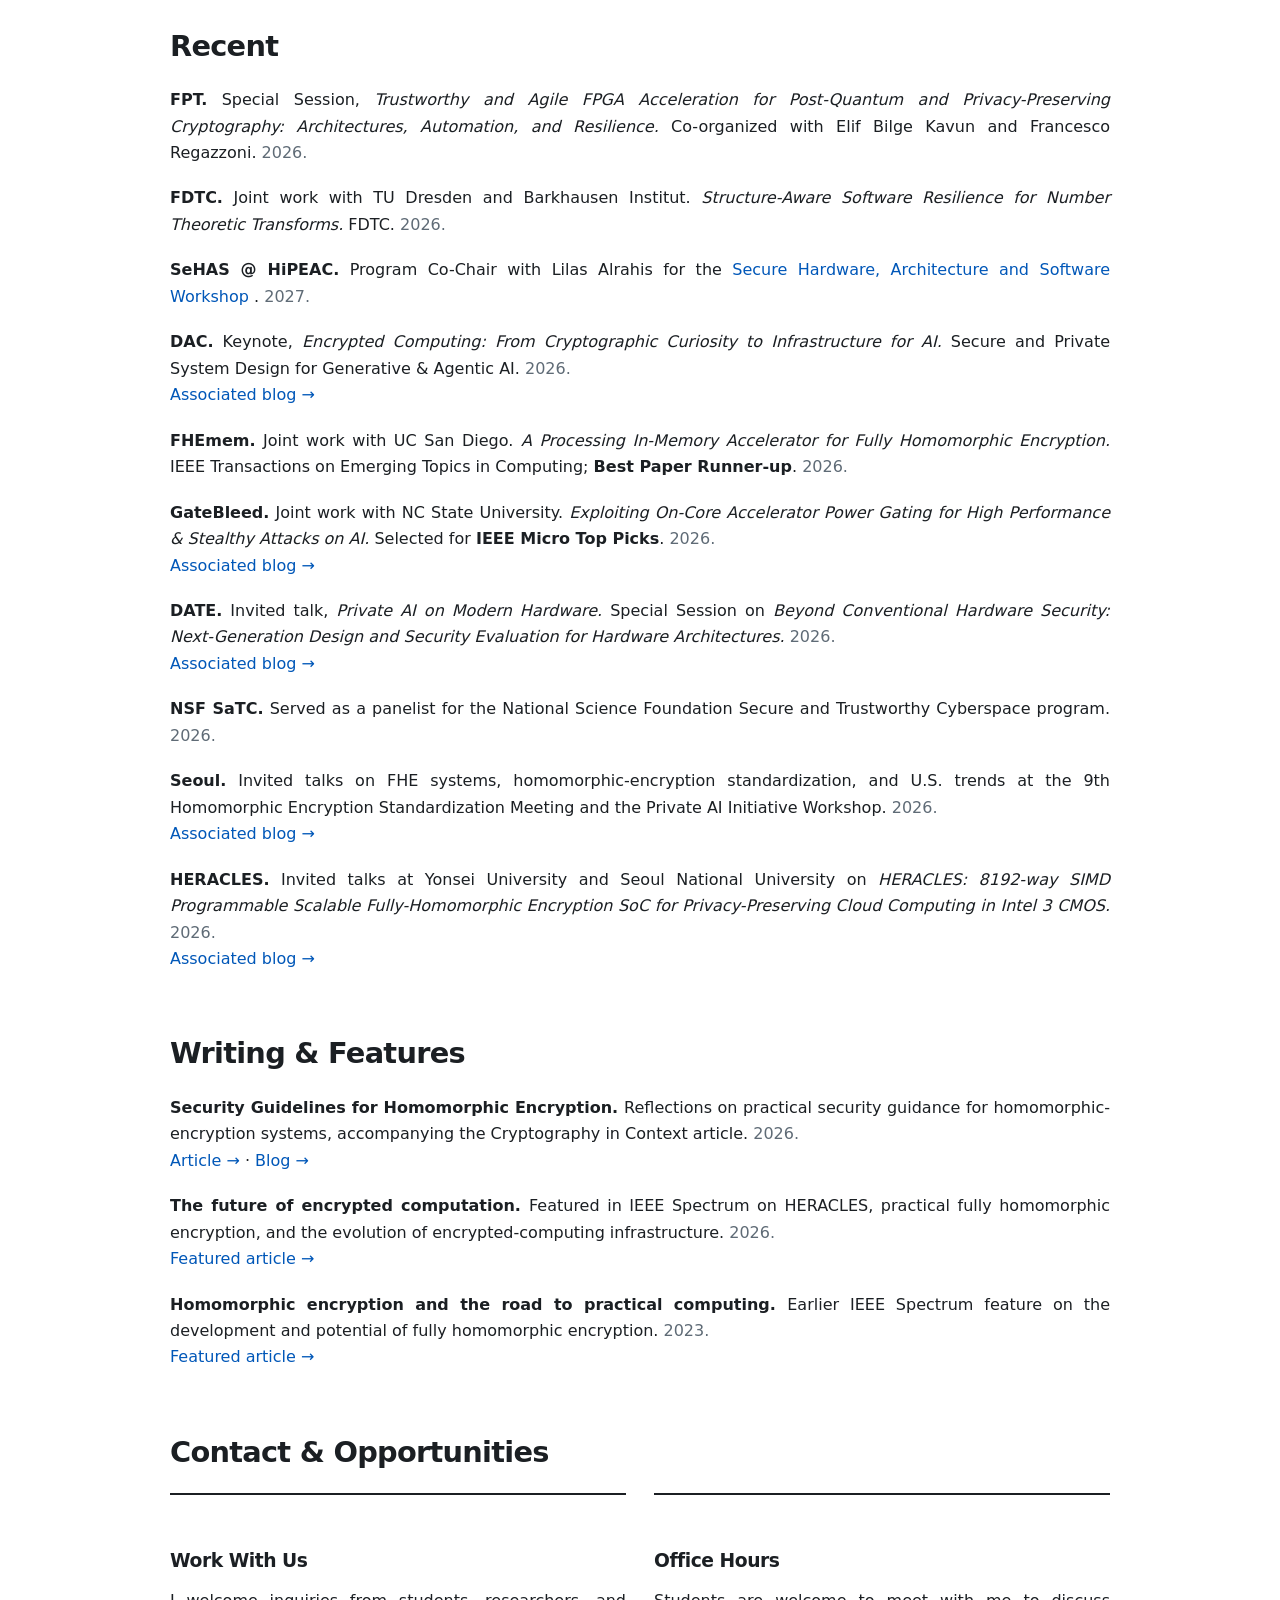
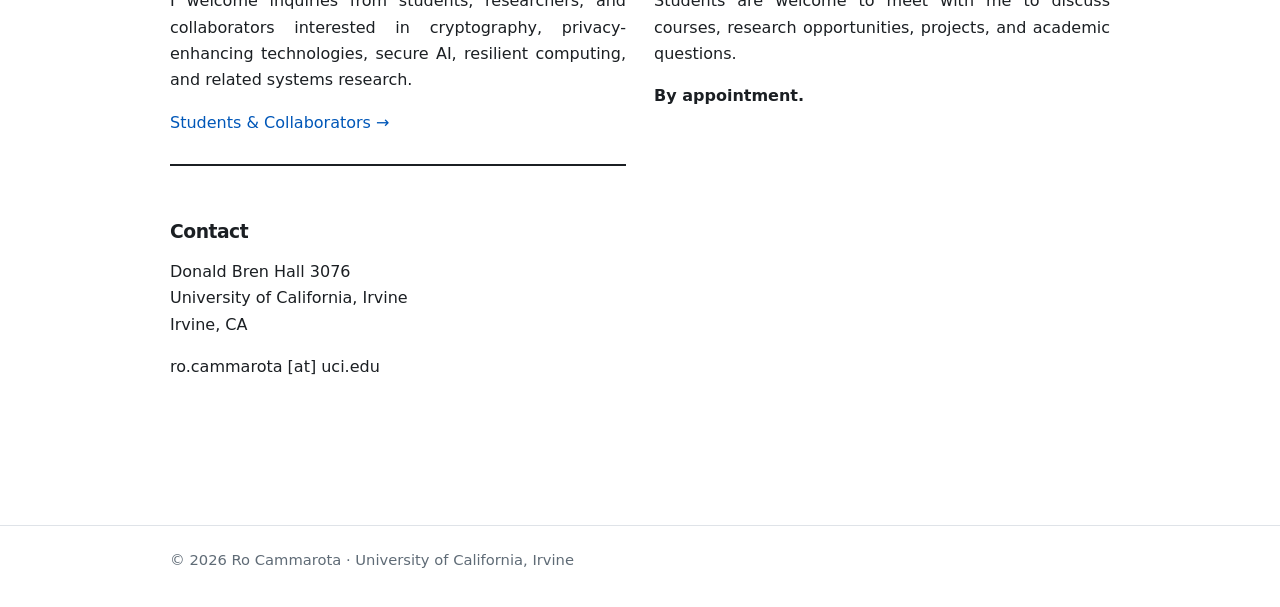
==== commit 10592d90: "fixed literature" ====
--- a/index.html
+++ b/index.html
@@ -221,7 +221,7 @@
         <em>
           Structure-Aware Software Resilience for Number Theoretic Transforms.
         </em>
-        Short paper, FDTC.
+        FDTC.
         <span class="muted">2026.</span>
       </div>
 
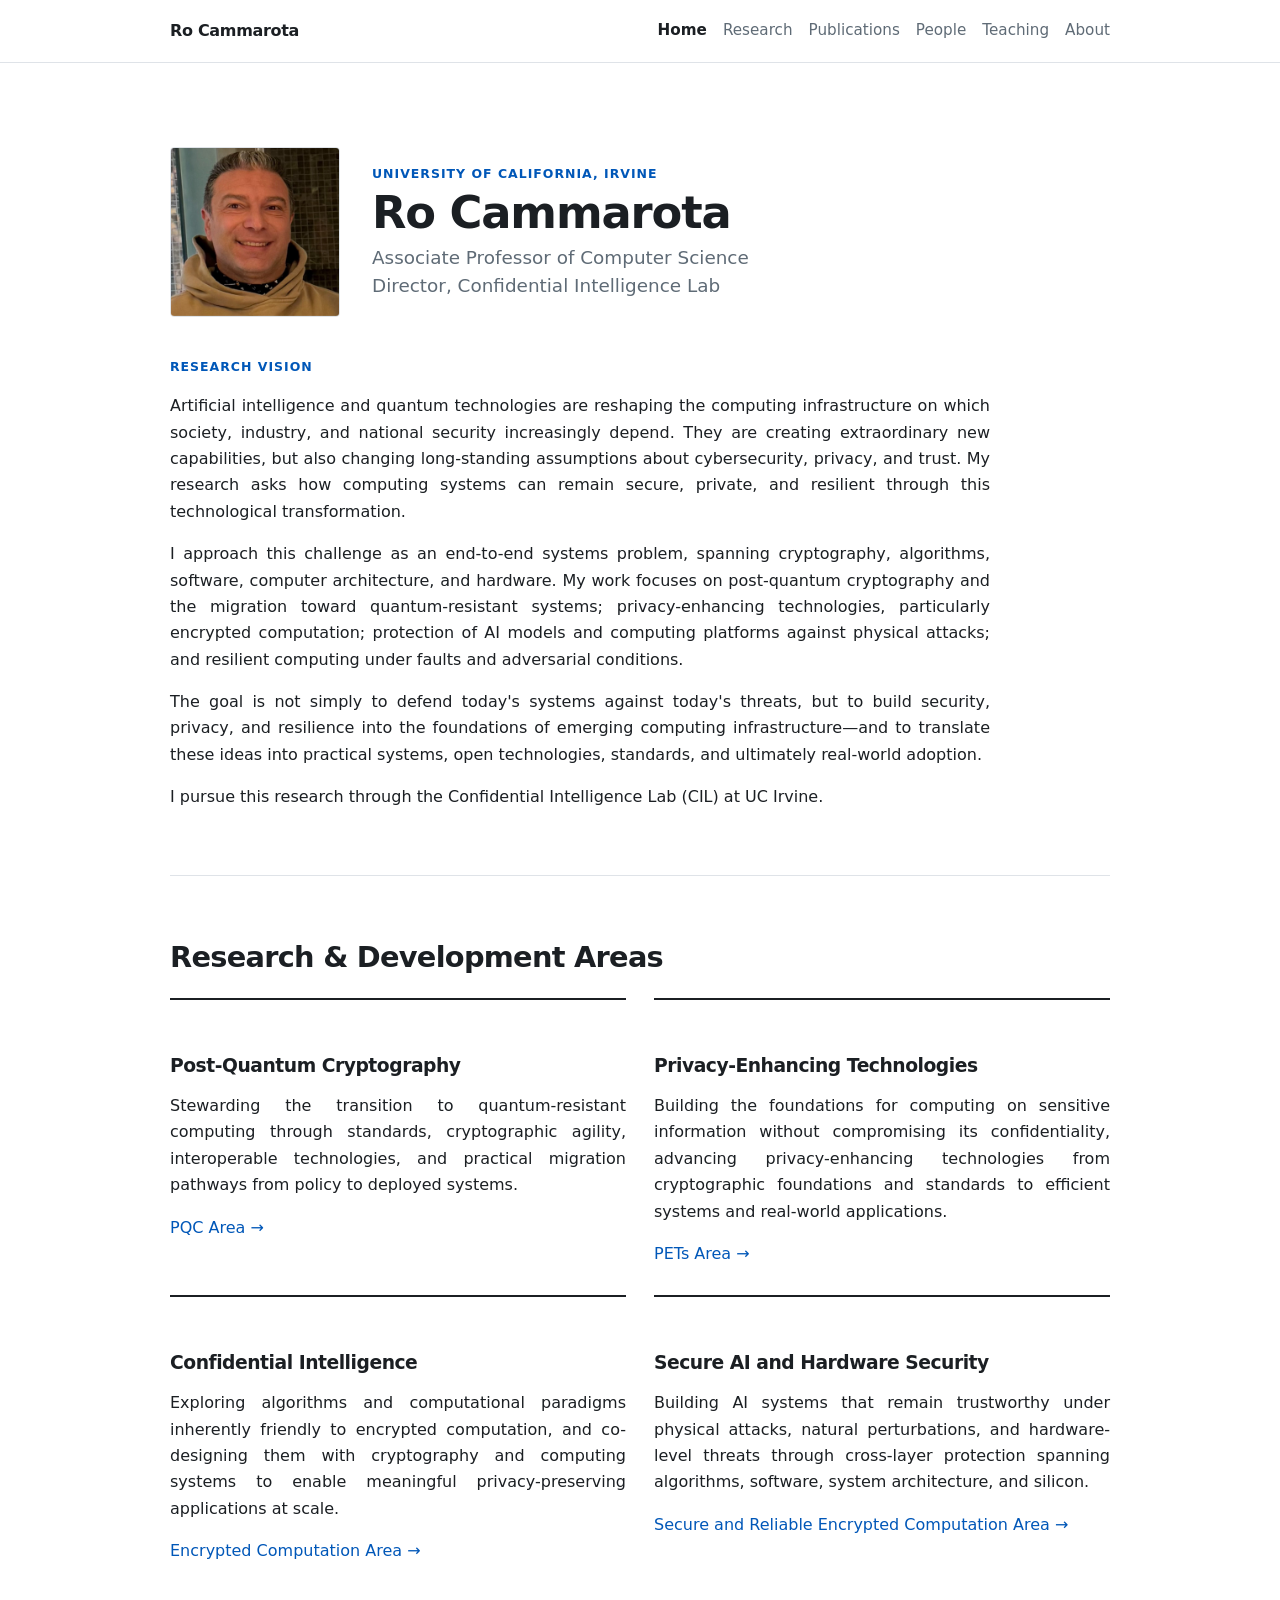
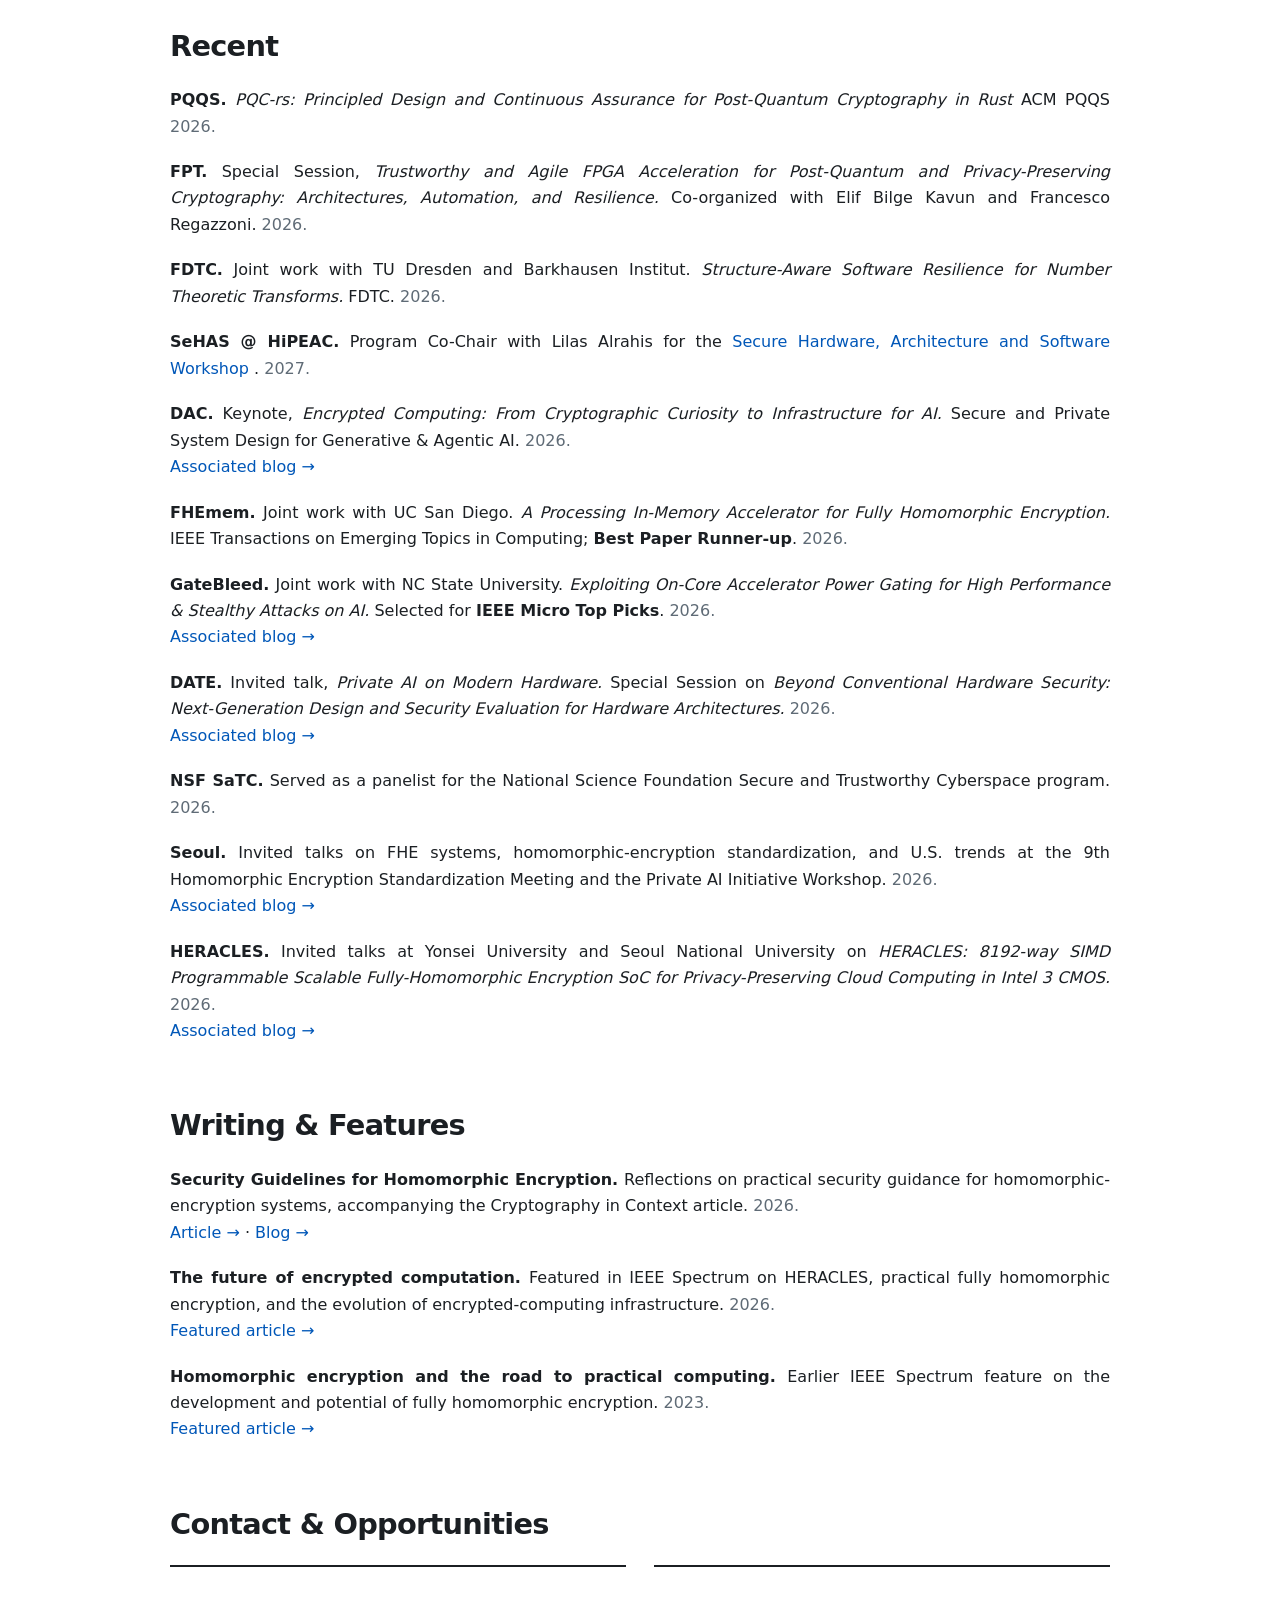
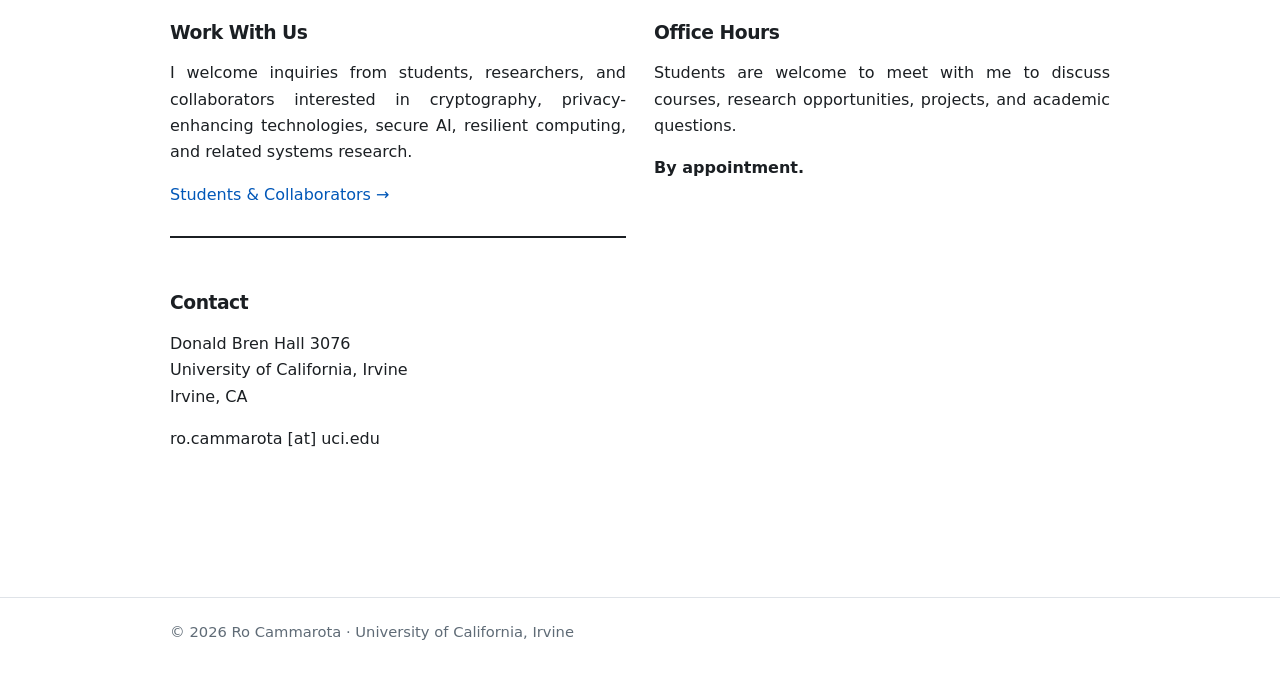
==== commit 18900486: "updated publication record and news" ====
--- a/index.html
+++ b/index.html
@@ -205,6 +205,15 @@
       <h2>Recent</h2>
 
       <div class="pub">
+          <strong>PQQS.</strong>
+          <em>
+          PQC-rs: Principled Design and Continuous Assurance for Post-Quantum Cryptography in Rust
+          </em>
+          ACM PQQS
+          <span class="muted">2026.</span>
+      </div>
+
+      <div class="pub">
           <strong>FPT.</strong>
           Special Session,
           <em>
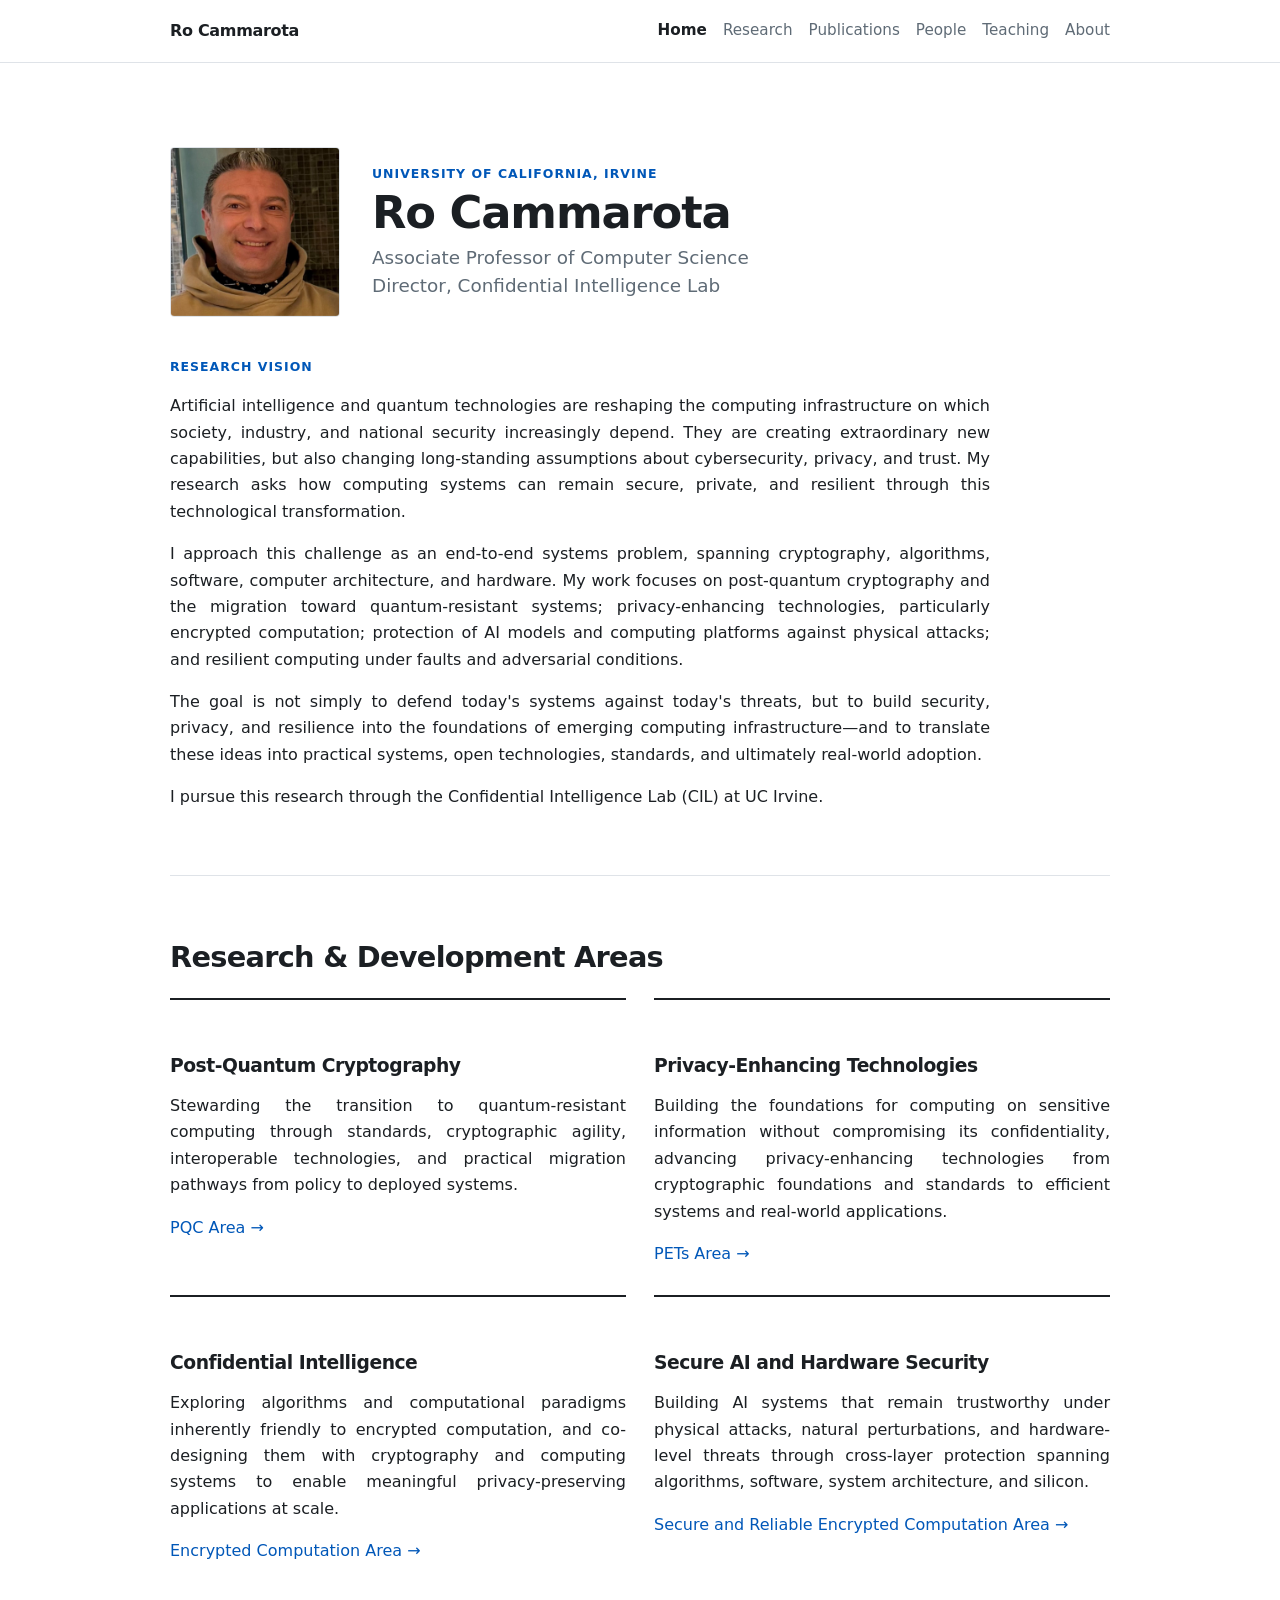
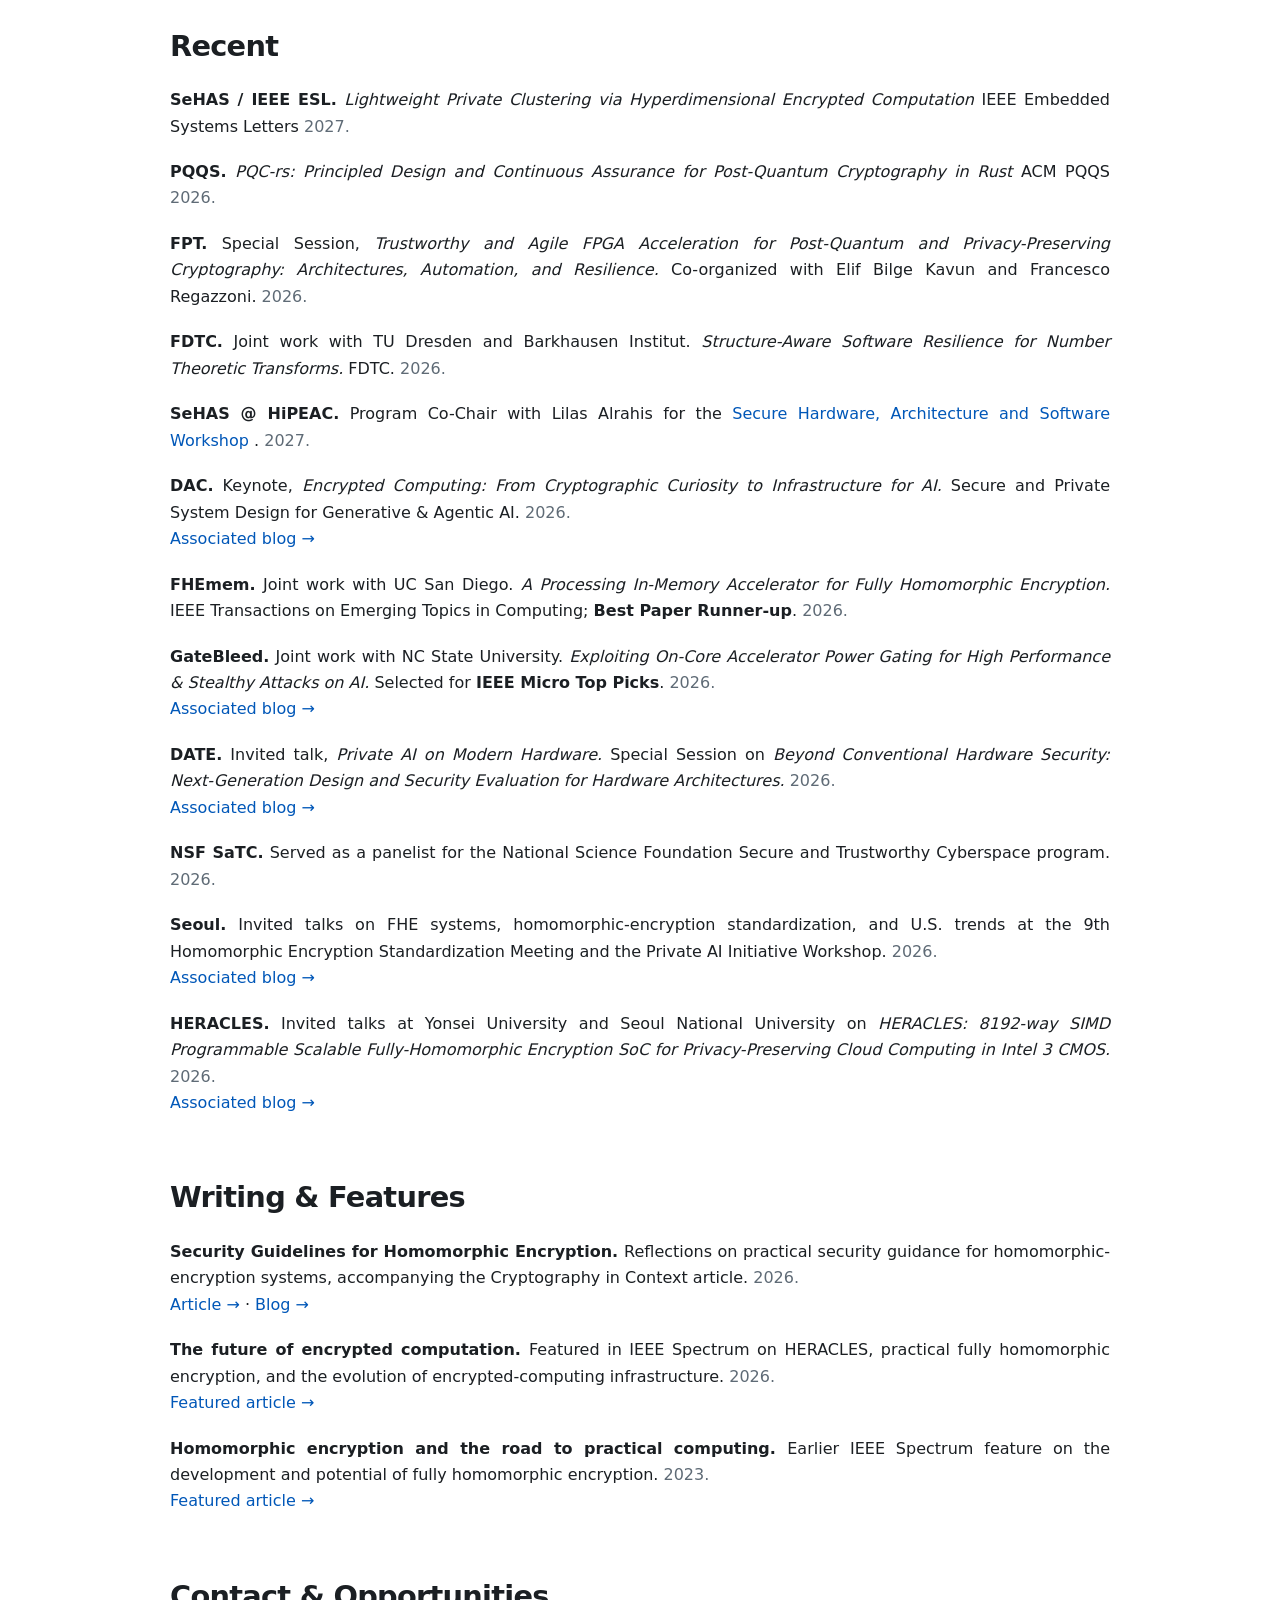
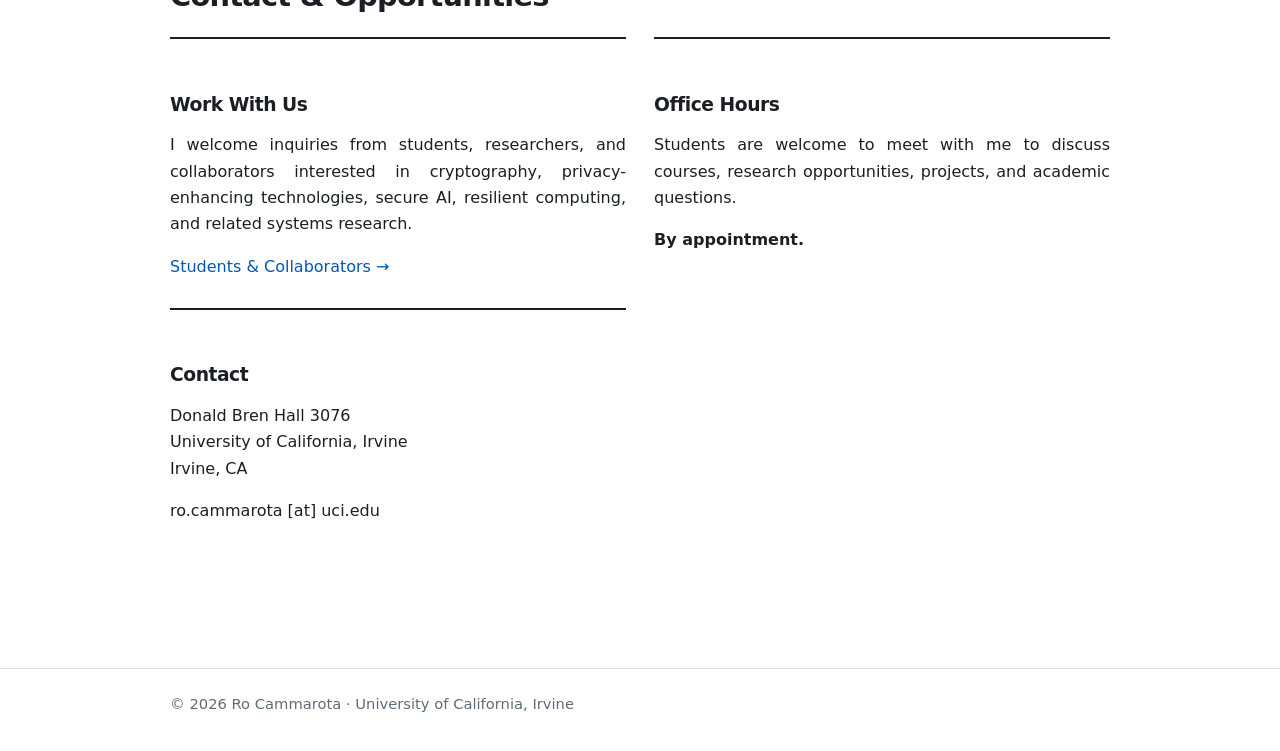
==== commit 5753ec6a: "Added SeHAS 2027 paper" ====
--- a/index.html
+++ b/index.html
@@ -205,6 +205,15 @@
       <h2>Recent</h2>
 
       <div class="pub">
+          <strong>SeHAS / IEEE ESL.</strong>
+          <em>
+          Lightweight Private Clustering via Hyperdimensional Encrypted Computation
+          </em>
+          IEEE Embedded Systems Letters
+          <span class="muted">2027.</span>
+      </div>
+
+      <div class="pub">
           <strong>PQQS.</strong>
           <em>
           PQC-rs: Principled Design and Continuous Assurance for Post-Quantum Cryptography in Rust
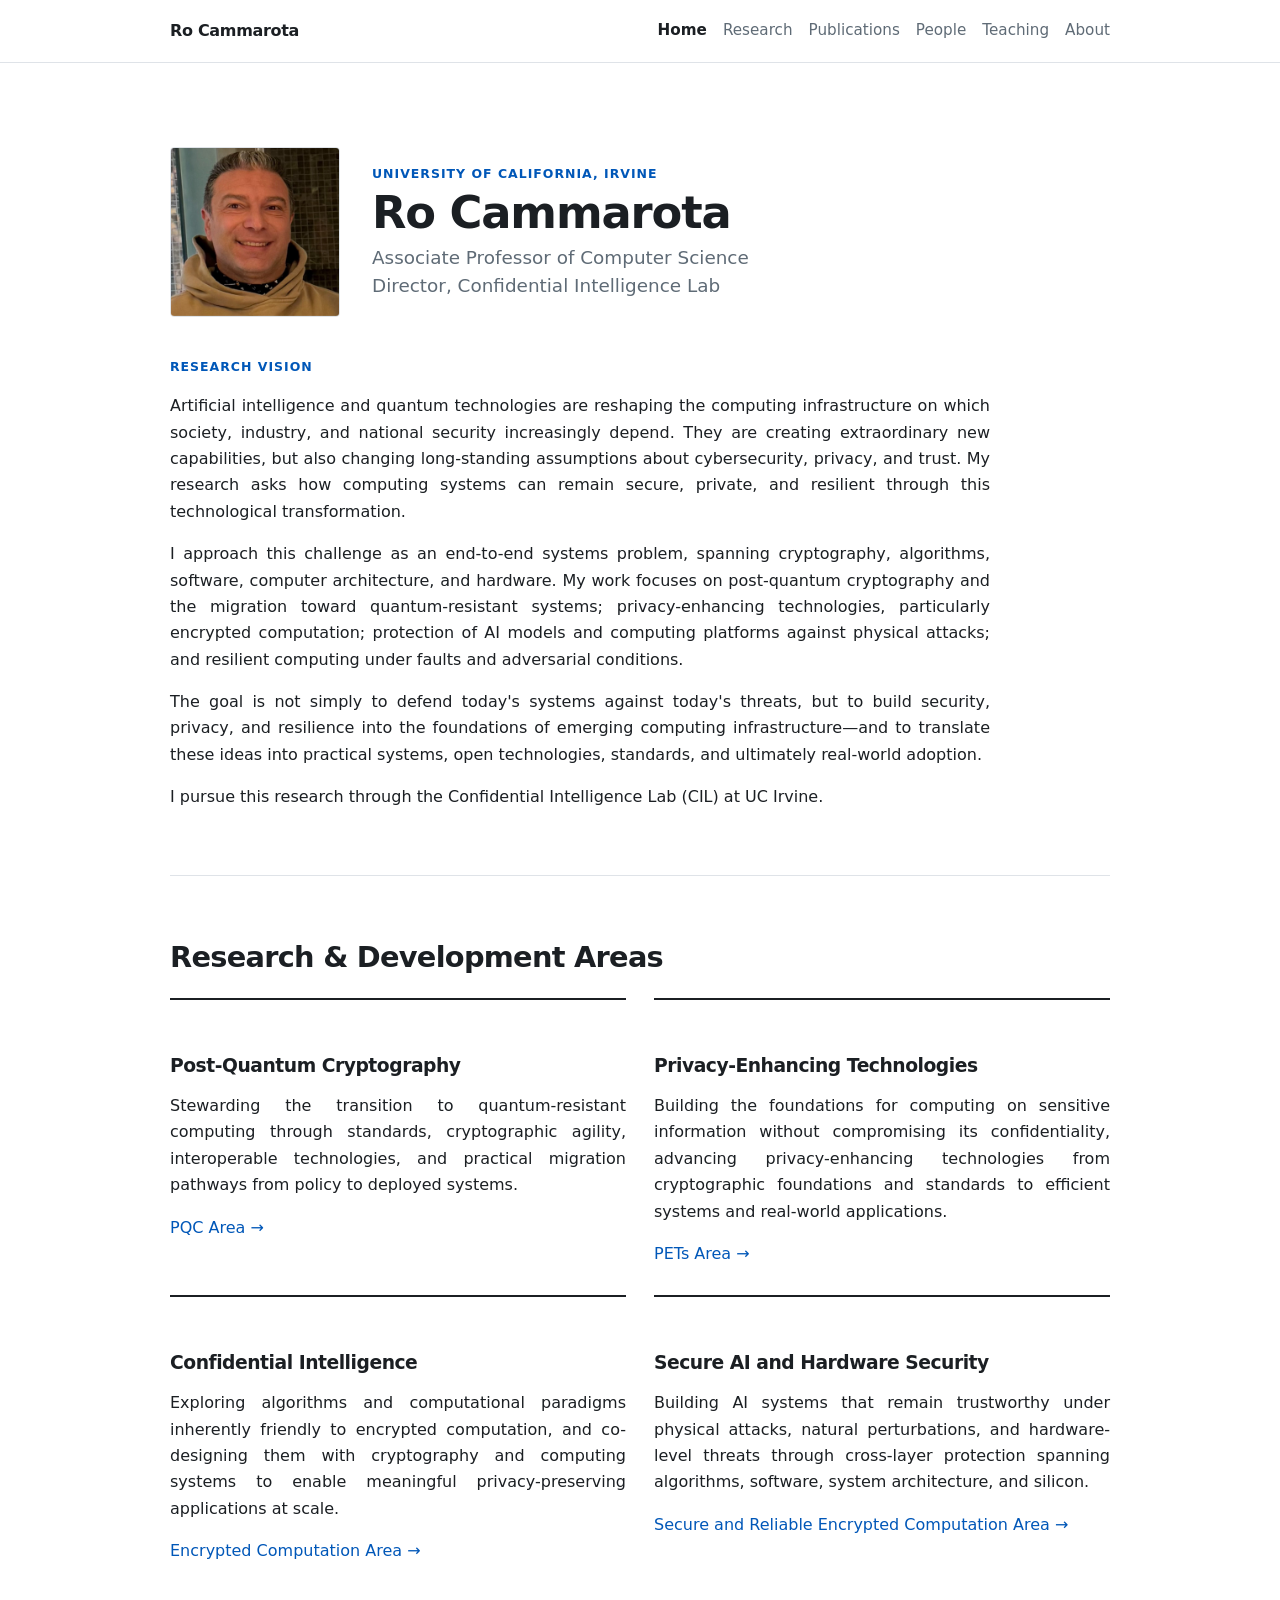
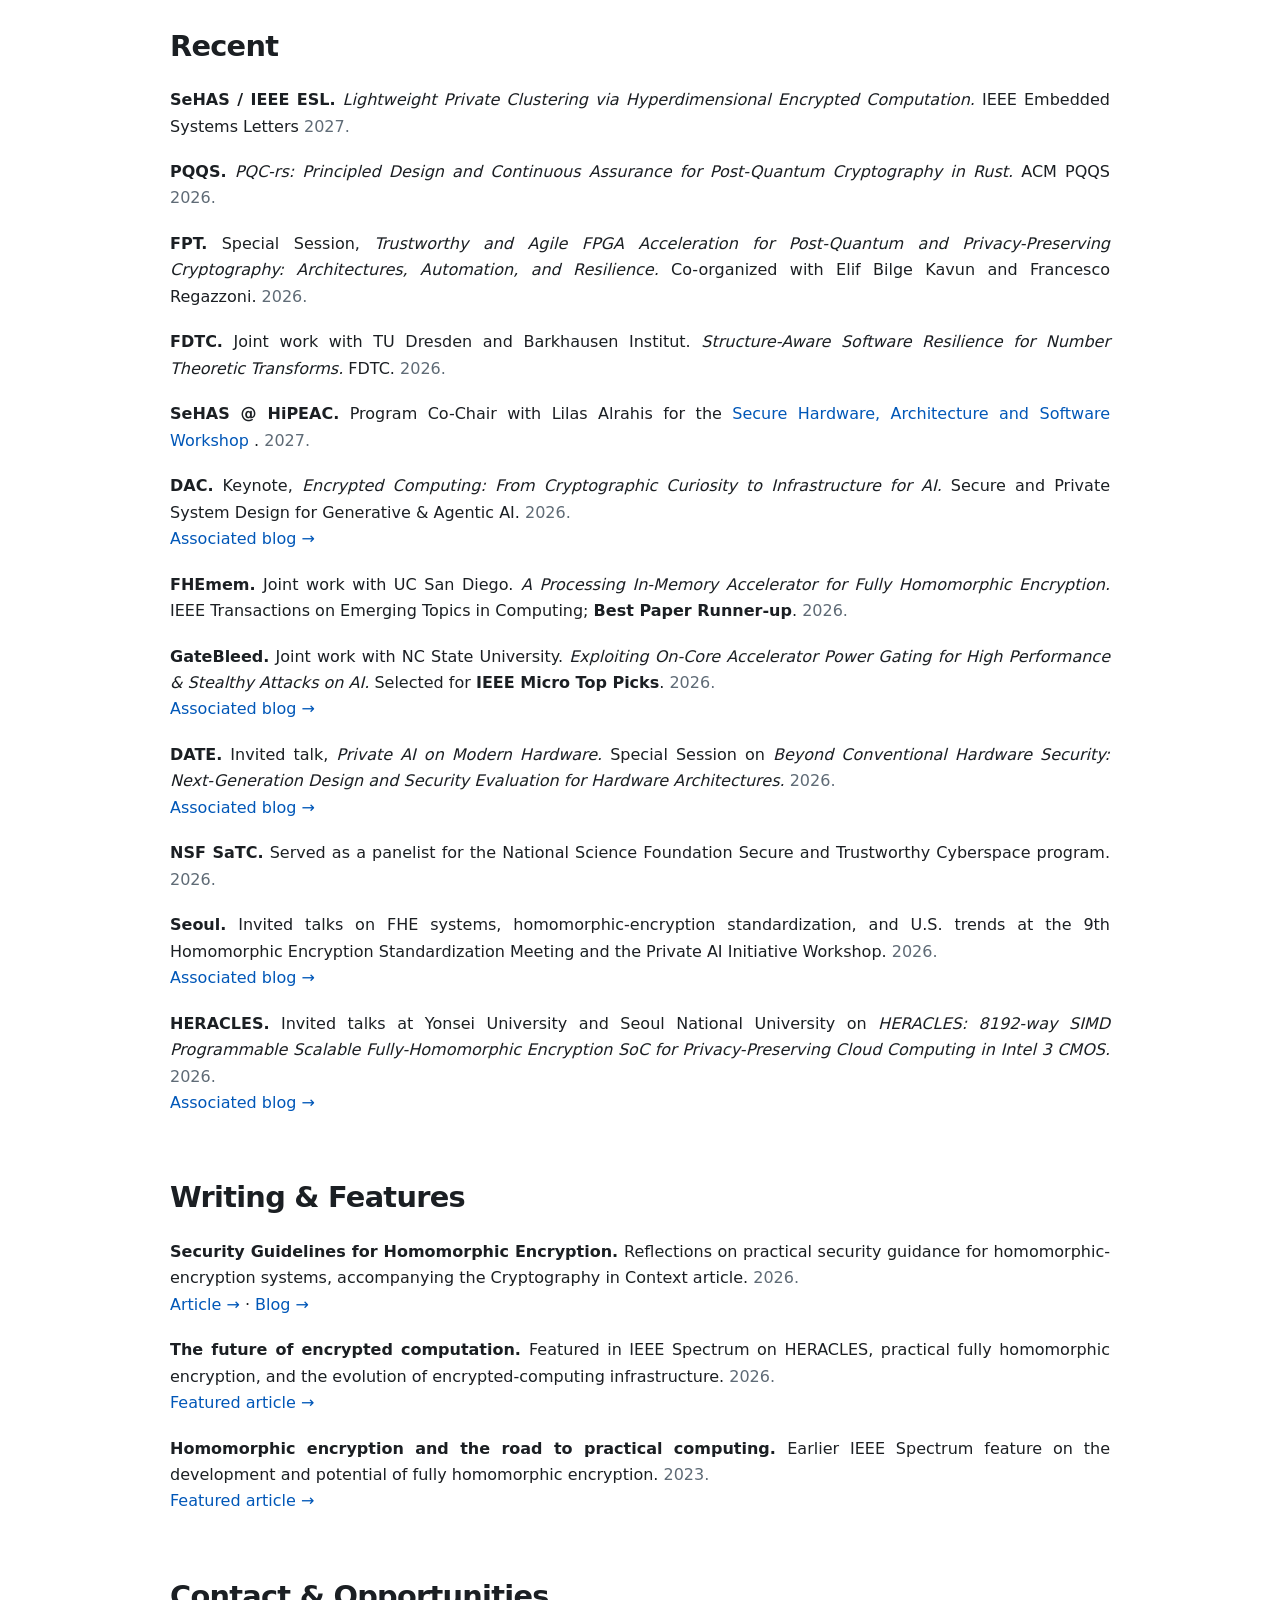
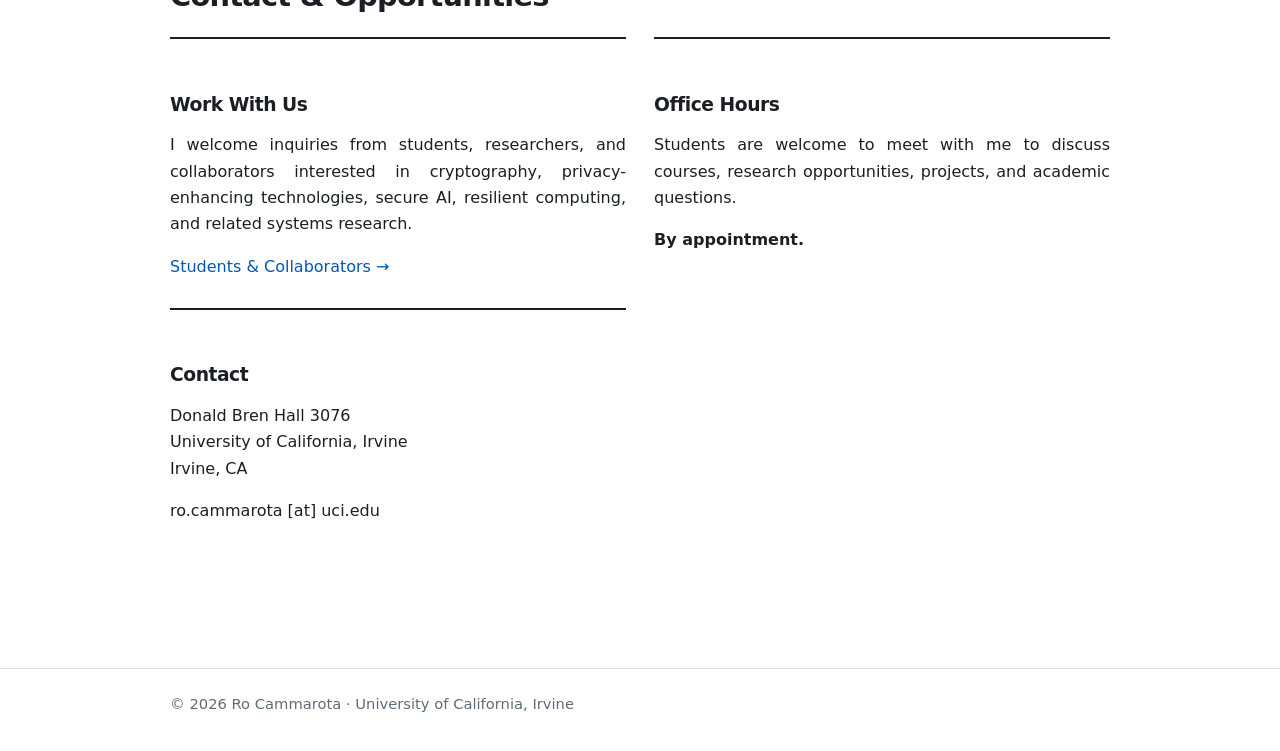
==== commit 5f6f005d: "small editorial adjustement to publication titles" ====
--- a/index.html
+++ b/index.html
@@ -207,7 +207,7 @@
       <div class="pub">
           <strong>SeHAS / IEEE ESL.</strong>
           <em>
-          Lightweight Private Clustering via Hyperdimensional Encrypted Computation
+          Lightweight Private Clustering via Hyperdimensional Encrypted Computation.
           </em>
           IEEE Embedded Systems Letters
           <span class="muted">2027.</span>
@@ -216,7 +216,7 @@
       <div class="pub">
           <strong>PQQS.</strong>
           <em>
-          PQC-rs: Principled Design and Continuous Assurance for Post-Quantum Cryptography in Rust
+          PQC-rs: Principled Design and Continuous Assurance for Post-Quantum Cryptography in Rust.
           </em>
           ACM PQQS
           <span class="muted">2026.</span>
